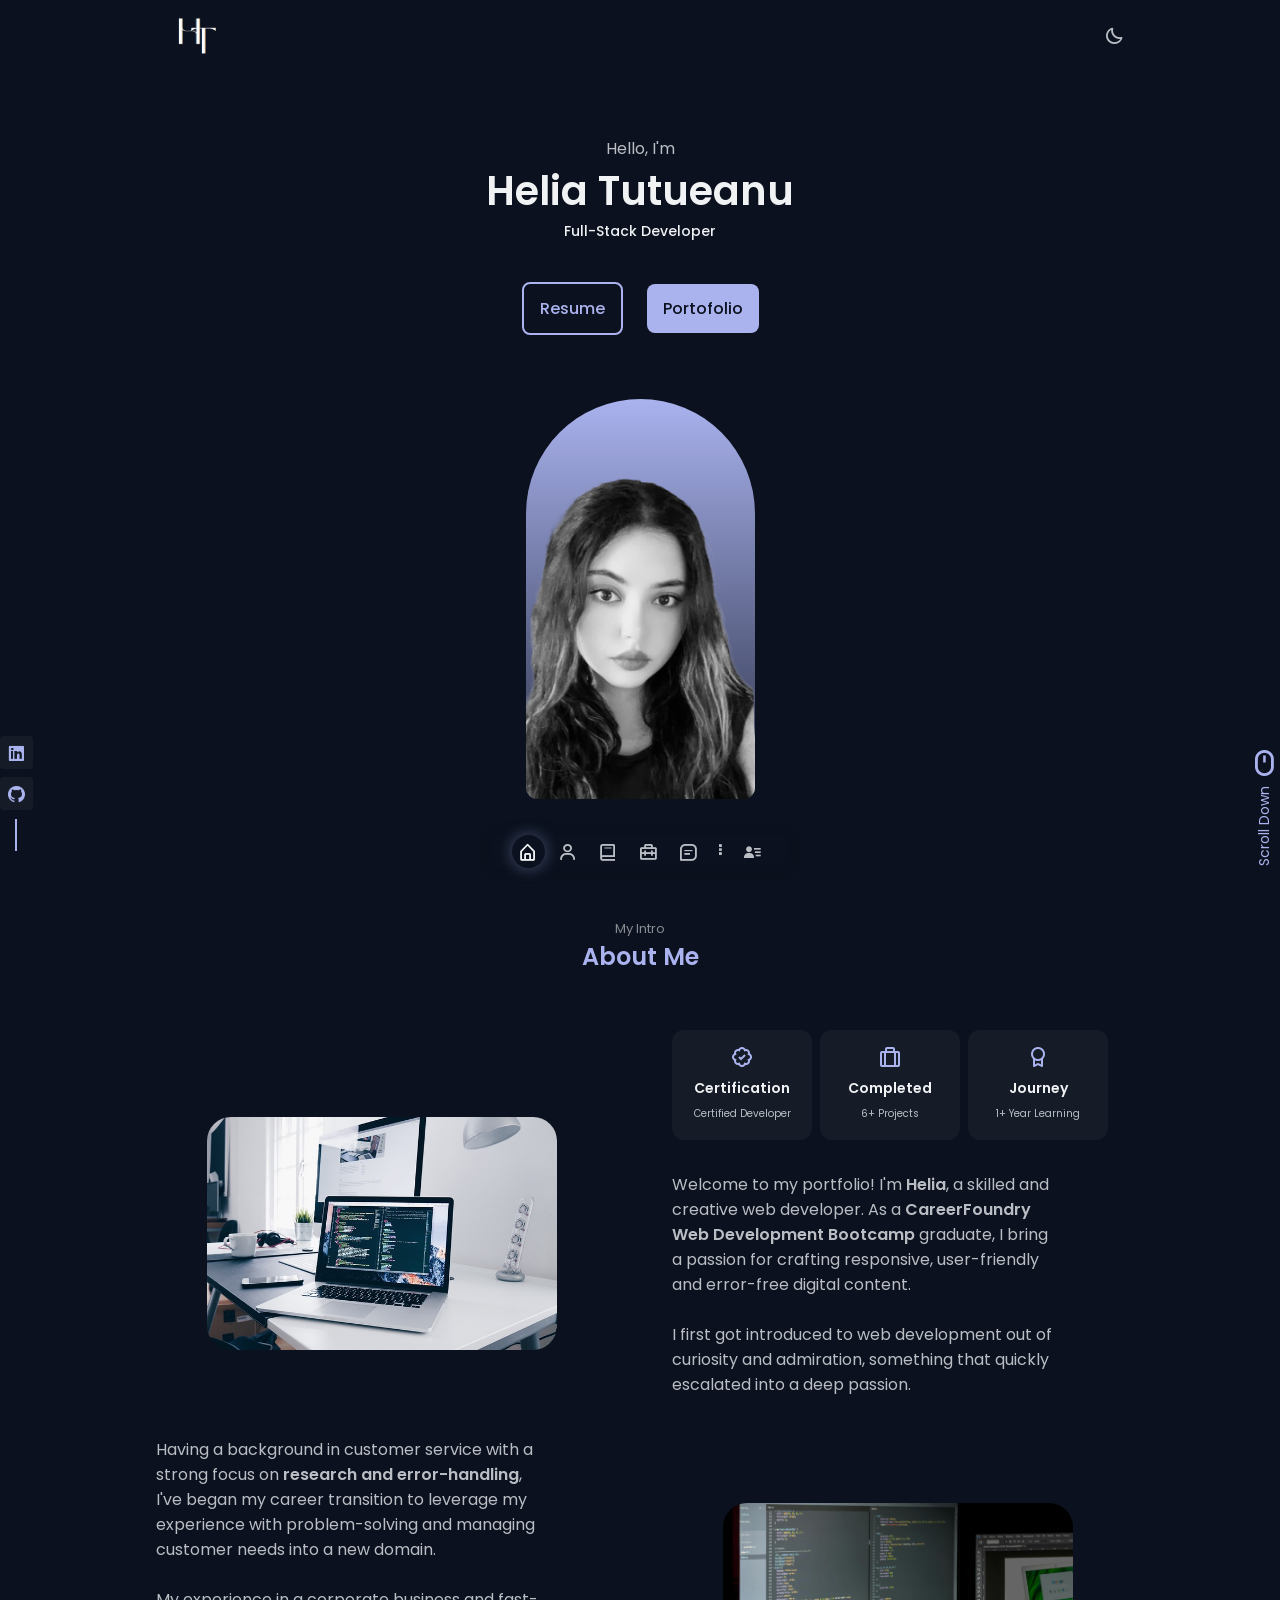
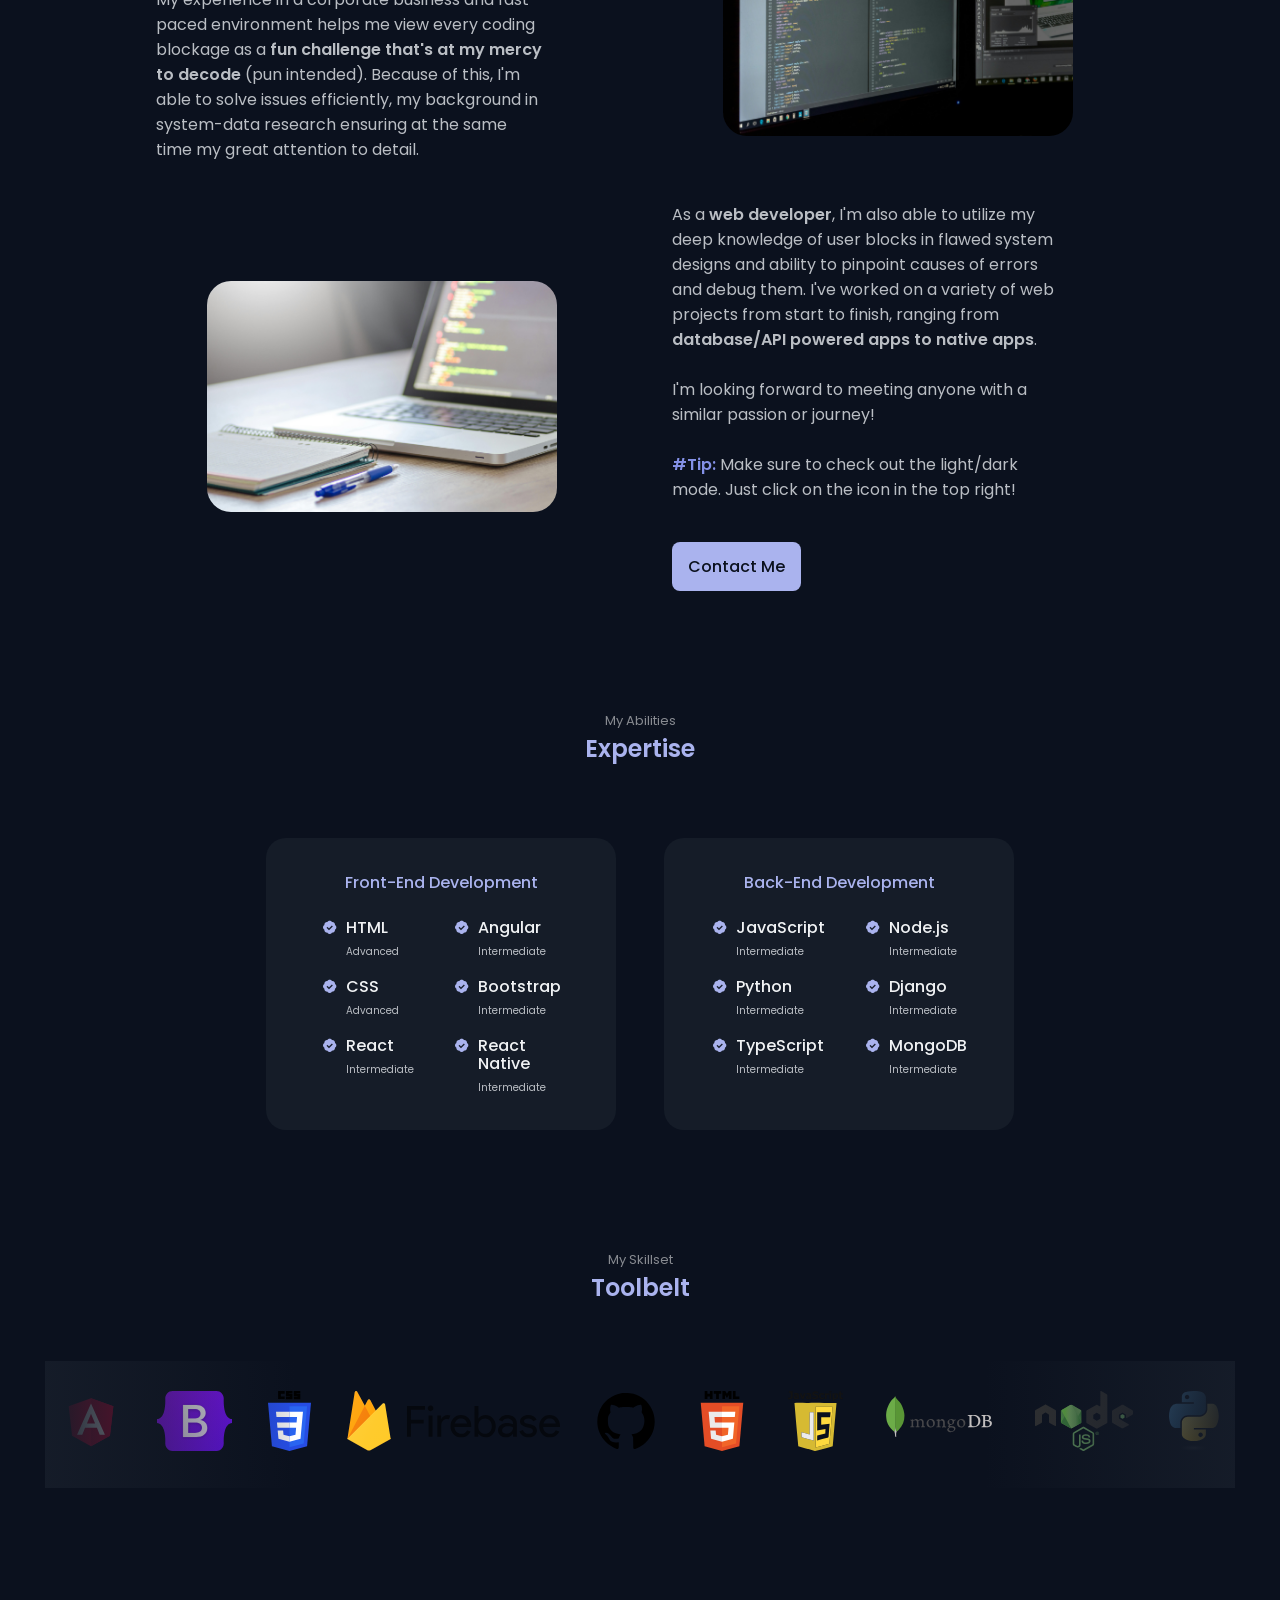
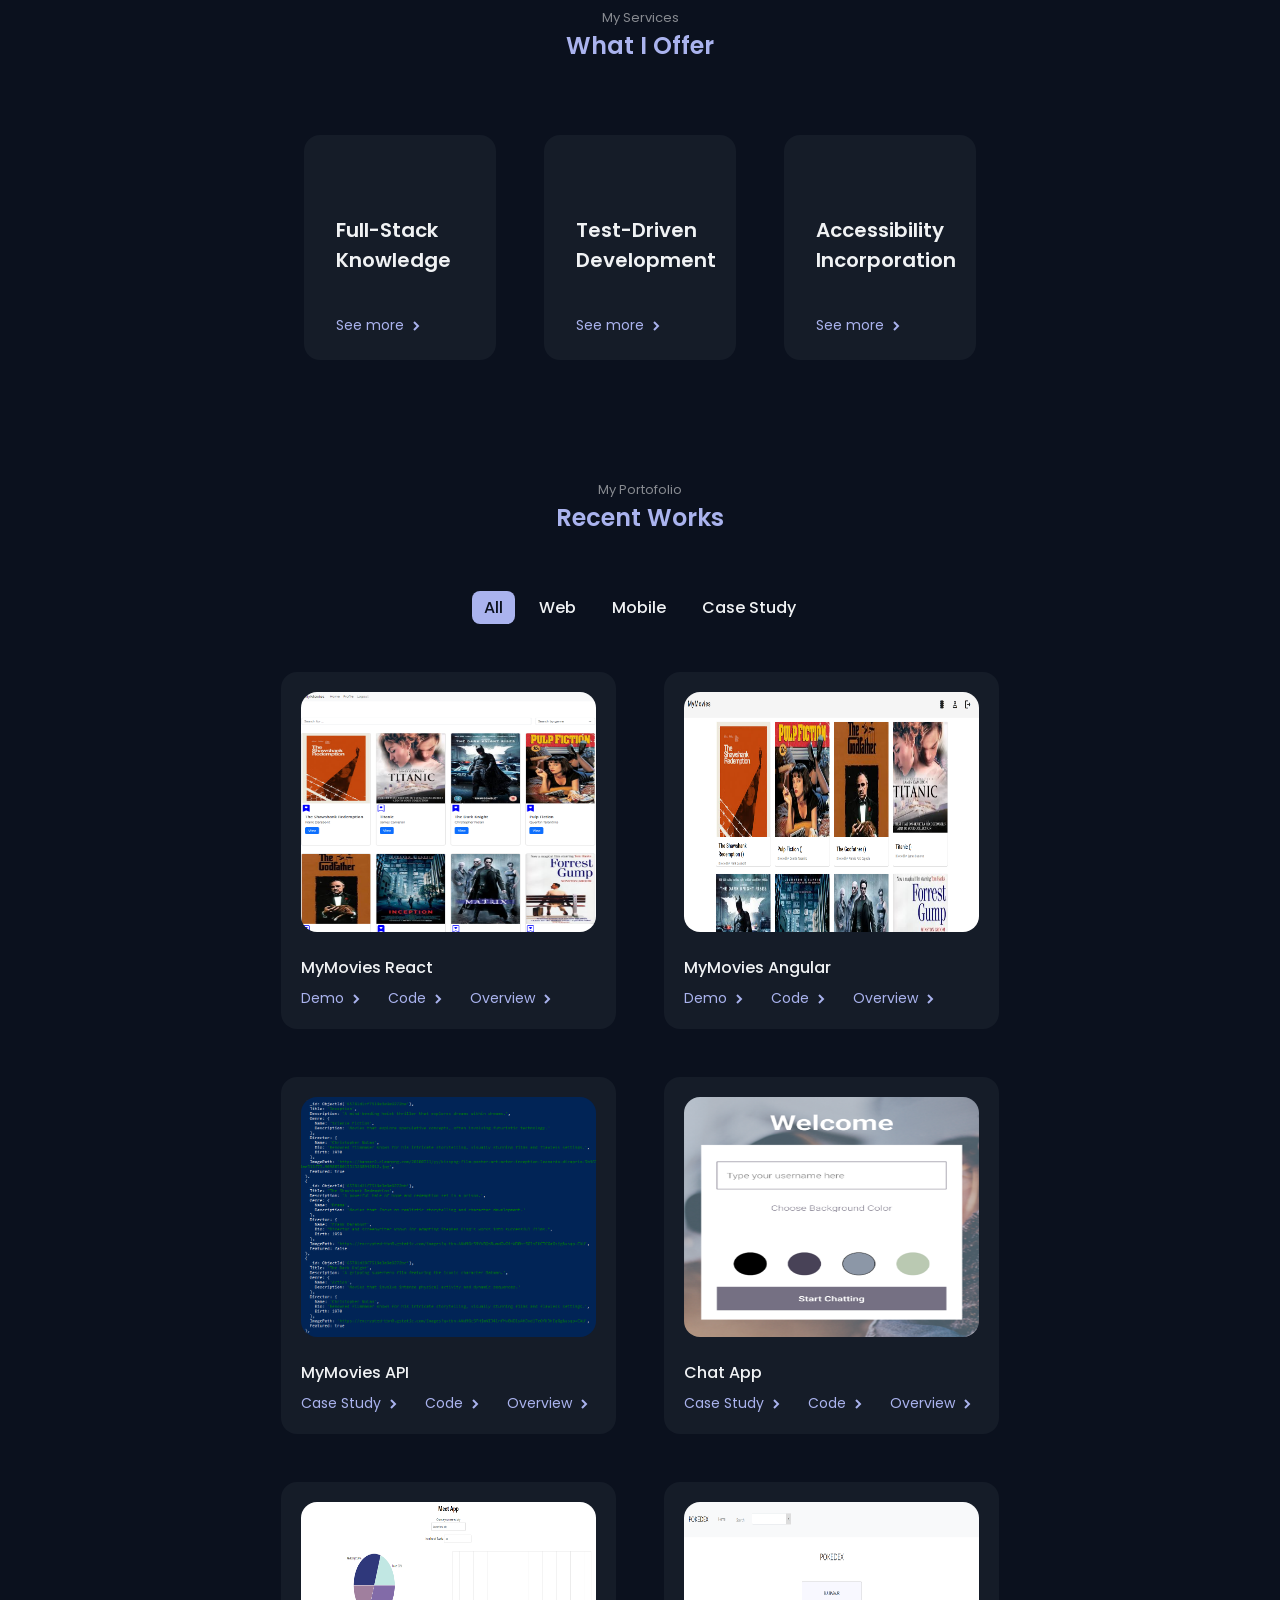
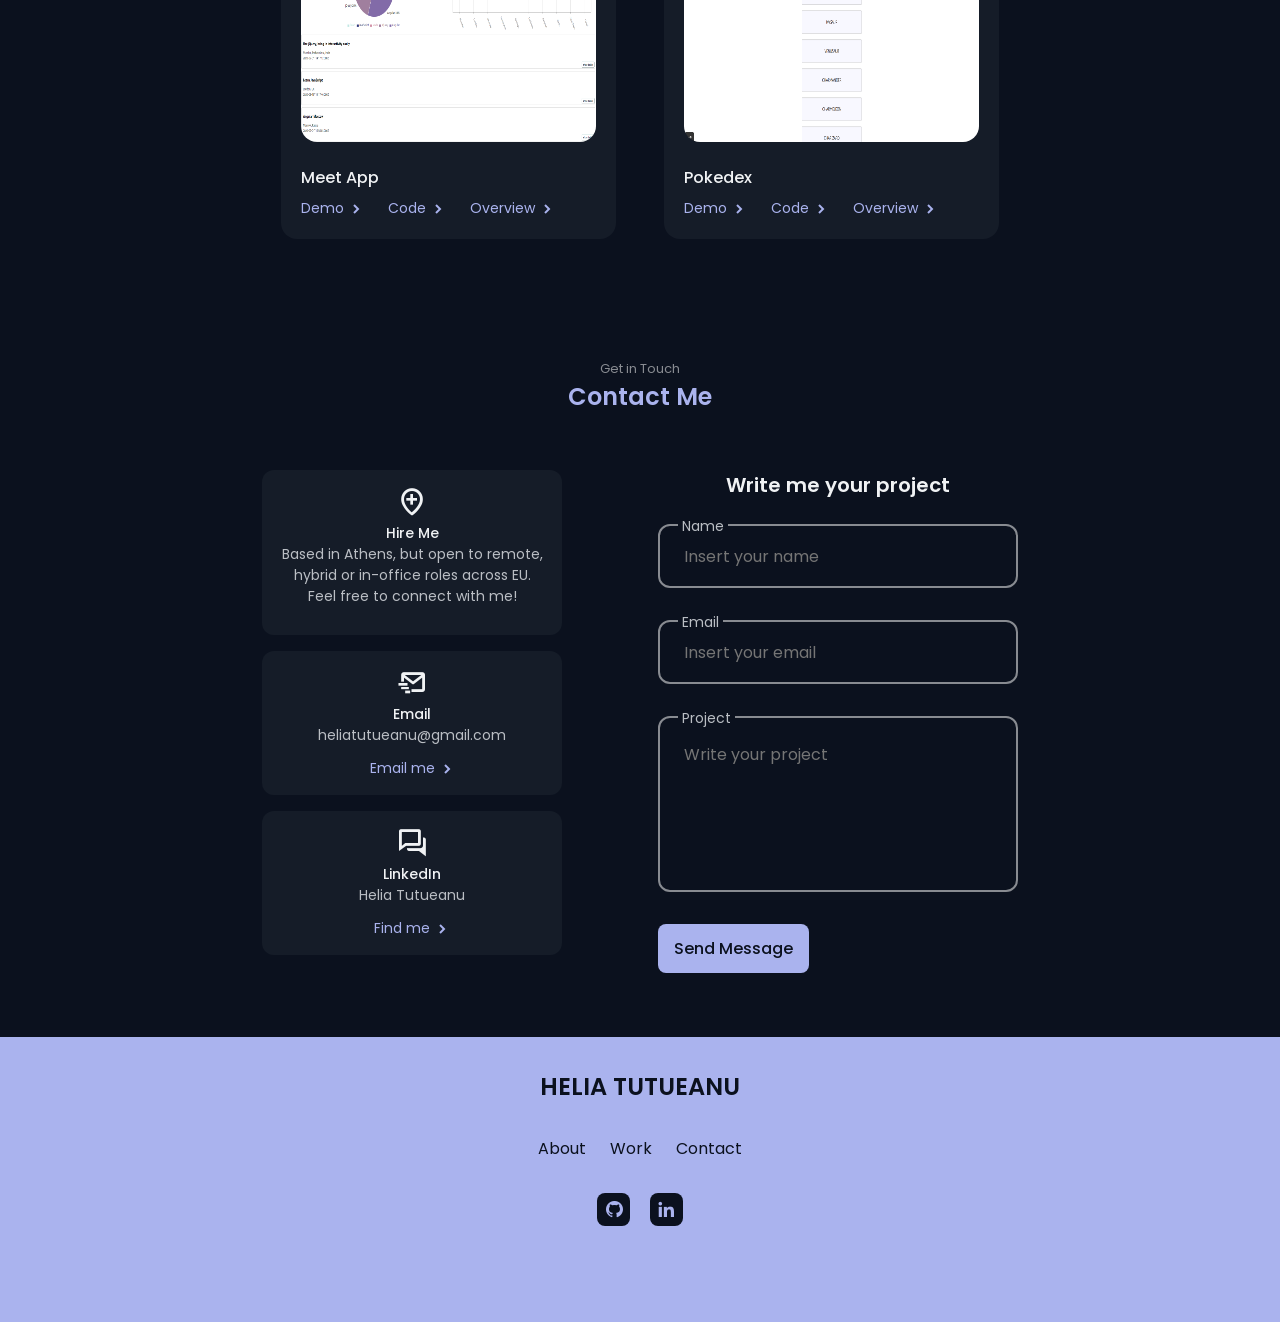
==== index.html @ ef4da6f4 "Updates" ====
<!DOCTYPE html>
<html lang="en">
  <head>
    <meta charset="UTF-8">
    <meta name="viewport" content="width=device-width, initial-scale=1.0">
    <link rel="shortcut icon" href="assets/img/favicon.ico" type="image/x-icon">
    <link href="https://unpkg.com/boxicons@2.1.4/css/boxicons.min.css" rel="stylesheet">
    <link rel="stylesheet" href="assets/css/styles.css">
    <title>Helia Tutueanu</title>
  </head>

  <body>
    <!--=============== HEADER ===============-->
    <header class="header" id="header">
      <nav class="nav container">
        <img src="assets/img/logo.png" class="light-logo" alt="light mode logo" >
        <img src="assets/img/logo2.png" class="dark-logo" alt="dark mode logo" >
        <div class="nav__menu">
          <ul class="nav__list">
            <li class="nav__item">
              <a href="#home" class="nav__link active-link" alt="home nav shortcut">
                <i class="bx bx-home-alt"></i>
              </a>
            </li>
            <li class="nav__item">
              <a href="#about" class="nav__link" alt="home nav shortcut">
                <i class="bx bx-user"></i>
              </a>
            </li>
            <li class="nav__item">
              <a href="#skills" class="nav__link" alt="skills nav shortcut">
                <i class="bx bx-book"></i>
              </a>
            </li>
            <li class="nav__item">
              <a href="#work" class="nav__link" alt="work nav shortcut">
                <i class="bx bx-briefcase-alt-2"></i>
              </a>
            </li>
            <li class="nav__item">
              <a href="#contact" class="nav__link" alt="contact nav shortcut">
                <i class="bx bx-message-square-detail"></i>
              </a>
            </li>
            <li class="nav__item">
                <i class="bx bx-dots-vertical"></i>
            </li>
            <li class="nav__item">
              <a href="assets/pdf/Tutueanu-Helia-Resume.pdf" target="_blank" class="nav__link" alt="resume nav shortcut">
                <i class="bx bxs-user-detail"></i>
              </a>
            </li>
          </ul>
        </div>
        <i class="bx bx-moon change-theme" id="theme-button" alt="theme change button"></i>
      </nav>
    </header>

    <!--=============== MAIN ===============-->
    <main class="main">

      <!--=============== HOME ===============-->
      <section class="home section" id="home">
        <div class="home__container container grid">
          <div class="home__data">
            <span class="home_greeting">Hello, I'm</span>
            <h1 class="home__name">Helia Tutueanu</h1>
            <h3 class="home__education">Full-Stack Developer</h3>
            <div class="home__buttons">
              <a href="assets/pdf/Tutueanu-Helia-Resume.pdf" target="_blank"
              class="button button--ghost" alt="resume shortcut">Resume</a>
              <a href="#work" class="button" alt="work shortcut">Portofolio</a>
            </div>
          </div>
          <div class="home__handle">
            <img src="assets/img/profile.png" id="home__img" alt="profile picture">
          </div>
          <div class="home__social">
            <a href="https://www.linkedin.com/in/helia-tutueanu/" target="_blank" class="home__social-link" alt="linkedin button">
              <i class="bx bxl-linkedin-square"></i>
            </a>
            <a href="https://github.com/HeliaTutueanu?tab=repositories" target="_blank" class="home__social-link" alt="github button">
              <i class="bx bxl-github"></i>
            </a>
          </div>
          <a href="#contact" class="home__scroll" alt="scroll down button">
            <i class="bx bx-mouse home__scroll-icon"></i>
            <span class="home__scroll-name">Scroll Down</span>
          </a>
        </div>
      </section>
        
      <!--=============== ABOUT ===============-->
      <section class="about section" id="about">
        <span class="section__subtitle">My Intro</span>
        <h2 class="section__title">About Me</h2>
        <div class="about__container container grid">
          <img src="assets/img/about.jpg" class="about__img" alt="about tech image">
          <div class="about__data">
            <div class="about__info">
              <div class="about__box">
                <i class="bx bx-badge-check about__icon"></i>
                <h3 class="about__title">Certification</h3>
                <span class="about__subtitle">Certified Developer</span>
              </div>
              <div class="about__box">
                <i class="bx bx-briefcase-alt about__icon"></i>
                <h3 class="about__title">Completed</h3>
                <span class="about__subtitle">6+ Projects</span>
              </div>
              <div class="about__box">
                <i class="bx bx-award about__icon"></i>
                <h3 class="about__title">Journey</h3>
                <span class="about__subtitle">1+ Year Learning</span>
              </div>
            </div>
            <p class="about__description">
              Welcome to my portfolio! I'm <span class="span-alt">Helia</span>,
              a skilled and creative web developer. As a <span class="span-alt">
              CareerFoundry Web Development Bootcamp</span> graduate, I bring a
              passion for crafting responsive, user-friendly and error-free digital content.
              <br><br>
              I first got introduced to web development out of curiosity and admiration,
              something that quickly escalated into a deep passion.
            </p>
          </div>
        </div>
        <div class="about__container container grid">
          <div class="about__data">
            <p class="about__description">
              Having a background in customer service with a strong focus on
              <span class="span-alt">research and error-handling</span>, I've began my
              career transition to leverage my experience with problem-solving and managing
              customer needs into a new domain.
              <br><br>
              My experience in a corporate business and fast-paced environment helps me
              view every coding blockage as a <span class="span-alt">fun challenge that's at
              my mercy to decode</span> (pun intended). Because of this, I'm able to solve 
              issues efficiently, my background in system-data research ensuring at the same
              time my great attention to detail.
            </p>
          </div>
          <img src="assets/img/about2.jpg" class="about__img" alt="about tech image">
        </div>
        <div class="about__container container grid">
          <img src="assets/img/about3.jpg" class="about__img" alt="about tech image">
          <div class="about__data">
            <p class="about__description">
              As a <span class="span-alt">web developer</span>, I'm also able to utilize my
              deep knowledge of user blocks in flawed system designs and ability to pinpoint
              causes of errors and debug them. I've worked on a variety of web projects from
              start to finish, ranging from <span class="span-alt">database/API powered apps
              to native apps</span>. <br><br>I'm looking forward to meeting anyone with a
              similar passion or journey!
              <br><br>
              <span class="span">#Tip:</span> Make sure to check out the light/dark mode.
              Just click on the icon in the top right!
            </p>
            <a href="#contact" class="button" alt="contact shortcut">Contact Me</a>
          </div>
        </div>
      </section>

      <!--=============== SKILLS ===============-->
      <section class="skills section" id="skills">
        <span class="section__subtitle">My Abilities</span>
        <h2 class="section__title">Expertise</h2>
        <div class="skills__container grid">
          <div class="skills__content">
            <h3 class="skills__title">Front-End Development</h3>
            <div class="skills__box">
              <div class="skills__group">
                <div class="skills__data">
                  <i class="bx bxs-badge-check"></i>
                  <div>
                    <h3 class="skills__name">HTML</h3>
                    <span class="skills__level">Advanced</span>
                  </div>
                </div>
                <div class="skills__data">
                  <i class="bx bxs-badge-check"></i>
                  <div>
                    <h3 class="skills__name">CSS</h3>
                    <span class="skills__level">Advanced</span>
                  </div>
                </div>
                <div class="skills__data">
                  <i class="bx bxs-badge-check"></i>
                  <div>
                    <h3 class="skills__name">React</h3>
                    <span class="skills__level">Intermediate</span>
                  </div>
                </div>
              </div>
              <div class="skills__group">
                <div class="skills__data">
                  <i class="bx bxs-badge-check"></i>
                  <div>
                    <h3 class="skills__name">Angular</h3>
                    <span class="skills__level">Intermediate</span>
                  </div>
                </div>
                <div class="skills__data">
                  <i class="bx bxs-badge-check"></i>
                  <div>
                    <h3 class="skills__name">Bootstrap</h3>
                    <span class="skills__level">Intermediate</span>
                  </div>
                </div>
                <div class="skills__data">
                  <i class="bx bxs-badge-check"></i>
                  <div>
                    <h3 class="skills__name">React Native</h3>
                    <span class="skills__level">Intermediate</span>
                  </div>
                </div>
              </div>
            </div>
          </div>
          <div class="skills__content">
            <h3 class="skills__title">Back-End Development</h3>
            <div class="skills__box">
              <div class="skills__group">
                <div class="skills__data">
                  <i class="bx bxs-badge-check"></i>
                  <div>
                    <h3 class="skills__name">JavaScript</h3>
                    <span class="skills__level">Intermediate</span>
                  </div>
                </div>
                <div class="skills__data">
                  <i class="bx bxs-badge-check"></i>
                  <div>
                    <h3 class="skills__name">Python</h3>
                    <span class="skills__level">Intermediate</span>
                  </div>
                </div>
                <div class="skills__data">
                  <i class="bx bxs-badge-check"></i>
                  <div>
                    <h3 class="skills__name">TypeScript</h3>
                    <span class="skills__level">Intermediate</span>
                  </div>
                </div>
              </div>
              <div class="skills__group">
                <div class="skills__data">
                  <i class="bx bxs-badge-check"></i>
                  <div>
                    <h3 class="skills__name">Node.js</h3>
                    <span class="skills__level">Intermediate</span>
                  </div>
                </div>
                <div class="skills__data">
                  <i class="bx bxs-badge-check"></i>
                  <div>
                    <h3 class="skills__name">Django</h3>
                    <span class="skills__level">Intermediate</span>
                  </div>
                </div>
                <div class="skills__data">
                  <i class="bx bxs-badge-check"></i>
                  <div>
                    <h3 class="skills__name">MongoDB</h3>
                    <span class="skills__level">Intermediate</span>
                  </div>
                </div>
              </div>
            </div>
          </div>
        </div>
      </section>

      <!--=============== TOOLBELT ===============-->
      <section class="toolbelt section" id="toolbelt">
        <span class="section__subtitle">My Skillset</span>
        <h2 class="section__title">Toolbelt</h2>
        <div class="toolbelt__container">
          <div class="toolbelt__logos">
            <img src="assets/img/tool-logos/Angular.svg" alt="Angular logo">
            <img src="assets/img/tool-logos/Bootstrap.svg" alt="Bootstrap logo">
            <img src="assets/img/tool-logos/CSS3.svg" alt="CSS3 logo">
            <img src="assets/img/tool-logos/Firebase.svg" alt="Firebase logo">
            <img src="assets/img/tool-logos/GitHub.svg" alt="GitHub logo">
            <img src="assets/img/tool-logos/HTML5.svg" alt="HTML5 logo">
            <img src="assets/img/tool-logos/Javascript.svg" alt="Javascript logo">
            <img src="assets/img/tool-logos/MongoDB.svg" alt="MongoDB logo">
            <img src="assets/img/tool-logos/Node_js.svg" alt="Node.js logo">
            <img src="assets/img/tool-logos/Python.svg" alt="Python logo">
            <img src="assets/img/tool-logos/Django.svg" alt="Django logo">
            <img src="assets/img/tool-logos/React.svg" alt="React logo">
            <img src="assets/img/tool-logos/Sql.svg" alt="SQL logo">
            <img src="assets/img/tool-logos/Visual_Studio.svg" alt="Visual Studio logo">
          </div>
          <div class="toolbelt__logos">
            <img src="assets/img/tool-logos/Angular.svg" alt="Angular logo">
            <img src="assets/img/tool-logos/Bootstrap.svg" alt="Bootstrap logo">
            <img src="assets/img/tool-logos/CSS3.svg" alt="CSS3 logo">
            <img src="assets/img/tool-logos/Firebase.svg" alt="Firebase logo">
            <img src="assets/img/tool-logos/GitHub.svg" alt="GitHub logo">
            <img src="assets/img/tool-logos/HTML5.svg" alt="HTML5 logo">
            <img src="assets/img/tool-logos/Javascript.svg" alt="Javascript logo">
            <img src="assets/img/tool-logos/MongoDB.svg" alt="MongoDB logo">
            <img src="assets/img/tool-logos/Node_js.svg" alt="Node.js logo">
            <img src="assets/img/tool-logos/Python.svg" alt="Python logo">
            <img src="assets/img/tool-logos/Django.svg" alt="Django logo">
            <img src="assets/img/tool-logos/React.svg" alt="React logo">
            <img src="assets/img/tool-logos/Sql.svg" alt="SQL logo">
            <img src="assets/img/tool-logos/Visual_Studio.svg" alt="Visual Studio logo">
          </div>
        </div>
      </section>

      <!--=============== SERVICES ===============-->
      <section class="services section">
        <span class="section__subtitle">My Services</span>
        <h2 class="section__title">What I Offer</h2>
        <div class="services__container container grid">
          <div class="services__card">
            <h3 class="services__title">Full-Stack <br> Knowledge</h3>
            <span class="services__button">
              See more <i class="bx bxs-chevron-right services__icon"></i>
            </span>
            <div class="services__modal">
              <div class="services__modal-content">
                <i class="bx bx-x services__modal-close "></i>
                <h3 class="services__modal-title">Full-Stack Developer</h3>
                <p class="services__modal-description">
                  Graduated from a web dev bootcamp.
                  Dedicated to creating <span class="span-alt">clean, quality
                  and innovative</span> code.
                </p>
                <ul class="services__modal-list">
                  <li class="services__modal-item">
                    <i class="bx bx-check services__modal-icon" ></i>
                    <p class="services__modal-info">
                      Server-side development.
                    </p>
                  </li>
                  <li class="services__modal-item">
                    <i class="bx bx-check services__modal-icon" ></i>
                    <p class="services__modal-info">
                      User interface and client-side development.
                    </p>
                  </li>
                  <li class="services__modal-item">
                    <i class="bx bx-check services__modal-icon" ></i>
                    <p class="services__modal-info">
                      API building and integration.
                    </p>
                  </li>
                  <li class="services__modal-item">
                    <i class="bx bx-check services__modal-icon" ></i>
                    <p class="services__modal-info">
                      Database modeling and administration.
                    </p>
                  </li>
                  <li class="services__modal-item">
                    <i class="bx bx-check services__modal-icon" ></i>
                    <p class="services__modal-info">
                      MERN and MEAN tech stacks.
                    </p>
                  </li>
                </ul>
              </div>
            </div>
          </div>
          <div class="services__card">
            <h3 class="services__title">Test-Driven <br> Development</h3>
            <span class="services__button">
              See more <i class="bx bxs-chevron-right services__icon"></i>
            </span>
            <div class="services__modal">
              <div class="services__modal-content">
                <i class="bx bx-x services__modal-close"></i>
                <h3 class="services__modal-title">Test & Behavior Driven</h3>
                <p class="services__modal-description">
                  Committed to implementing <span class="span-alt">robust
                  and behavior-driven testing strategies</span>
                  to ensure reliability and functionality.
                </p>
                <ul class="services__modal-list">
                  <li class="services__modal-item">
                    <i class="bx bx-check services__modal-icon" ></i>
                    <p class="services__modal-info">
                      Unit and integration testing.
                    </p>
                  </li>
                  <li class="services__modal-item">
                    <i class="bx bx-check services__modal-icon" ></i>
                    <p class="services__modal-info">
                      Acceptance testing.
                    </p>
                  </li>
                  <li class="services__modal-item">
                    <i class="bx bx-check services__modal-icon" ></i>
                    <p class="services__modal-info">
                      End-to-End testing.
                    </p>
                  </li>
                  <li class="services__modal-item">
                    <i class="bx bx-check services__modal-icon" ></i>
                    <p class="services__modal-info">
                      Functional and regression testing.
                    </p>
                  </li>
                </ul>
              </div>
            </div>
          </div>
          <div class="services__card">
            <h3 class="services__title">Accessibility <br> Incorporation</h3>
            <span class="services__button">
              See more <i class="bx bxs-chevron-right services__icon"></i>
            </span>
            <div class="services__modal"> 
              <div class="services__modal-content">
                <i class="bx bx-x services__modal-close"></i>
                <h3 class="services__modal-title">Accessibility Focused</h3>
                <p class="services__modal-description">
                  Dedicated to integrating accessibility to ensure
                  <span class="span-alt"> inclusive and user-friendly</span> web experiences.
                </p>
                <ul class="services__modal-list">
                  <li class="services__modal-item">
                    <i class="bx bx-check services__modal-icon" ></i>
                    <p class="services__modal-info">
                      Responsive designs and development.
                    </p>
                  </li>
                  <li class="services__modal-item">
                    <i class="bx bx-check services__modal-icon" ></i>
                    <p class="services__modal-info">
                      Accessibility testing and validation.
                    </p>
                  </li>
                  <li class="services__modal-item">
                    <i class="bx bx-check services__modal-icon" ></i>
                    <p class="services__modal-info">
                      Screen reader and keyboard navigation testing.
                    </p>
                  </li>
                  <li class="services__modal-item">
                    <i class="bx bx-check services__modal-icon" ></i>
                    <p class="services__modal-info">
                      Color contrast and semantic markup validation.
                    </p>
                  </li>
                  <li class="services__modal-item">
                    <i class="bx bx-check services__modal-icon" ></i>
                    <p class="services__modal-info">
                      Adherence to WCAG and accessibility standards.
                    </p>
                  </li>
                </ul>
              </div>
            </div>
          </div>
        </div>
      </section>

      <!--=============== WORK ===============-->
      <section class="work section" id="work">
        <span class="section__subtitle">My Portofolio</span>
        <h2 class="section__title">Recent Works</h2>
        <div class="work__filters">
          <span class="work__item active-work" data-filter="all">All</span>
          <span class="work__item " data-filter=".web">Web</span>
          <span class="work__item" data-filter=".mobile">Mobile</span>
          <span class="work__item" data-filter=".case-study">Case Study</span>
        </div>
        <div class="work__container container grid">

          <!-- PROJECT 1 REACT MYMOVIES -->
          <div class="work__card mix web">
            <img src="assets/img/work1.png" class="work__img" alt="mymovies-react image">
            <h3 class="work__title">MyMovies React</h3>
            <div class="work__buttons">
              <a href="https://mymovies0.netlify.app" target="_blank" class="work__button">
                Demo <i class="bx bxs-chevron-right work__icon"></i>
              </a>
              <a href="https://github.com/HeliaTutueanu/movies-api-client" target="_blank" class="work__button">
                Code <i class="bx bxs-chevron-right work__icon"></i>
              </a>
              <span class="work__button2">
                Overview <i class="bx bxs-chevron-right work__icon"></i>
              </span>
            </div>
            <div class="work__modal">
              <div class="work__modal-content">
                <i class="bx bx-x work__modal-close"></i>
                <h3 class="work__modal-title">MyMovies App</h3>
                <span class="work__modal-subtitle">React Client-Side</span>
                <p class="work__modal-description">
                  The React client-side of MyMovies provides users with access to
                  a movies database. This project was built using <span class="span-alt">React,
                  SCSS, JavaScript,</span> and more. 
                </p>
                <h3 class="work__modal-subtitle2">Features</h3>
                <ul class="work__modal-list">
                  <li class="work__modal-item">
                    <i class="bx bx-check work__modal-icon"></i>
                    <p class="work__modal-info">
                      Enable new users to register with the required information
                      (username, password, email, date of birth).
                    </p>
                  </li>
                  <li class="work__modal-item">
                    <i class="bx bx-check work__modal-icon"></i>
                    <p class="work__modal-info">
                      Allow existing users to log in with their username and password.
                    </p>
                  </li>
                  <li class="work__modal-item">
                    <i class="bx bx-check work__modal-icon"></i>
                    <p class="work__modal-info">
                      Update user information, view favorited movies and deregister
                      via the profile page.
                    </p>
                  </li>
                  <li class="work__modal-item">
                    <i class="bx bx-check work__modal-icon"></i>
                    <p class="work__modal-info">
                      A main page that displays limited information about all the movies.
                    </p>
                  </li>
                  <li class="work__modal-item">
                    <i class="bx bx-check work__modal-icon"></i>
                    <p class="work__modal-info">
                      A search feature to filter movies/genres.
                    </p>
                  </li>
                  <li class="work__modal-item">
                    <i class="bx bx-check work__modal-icon"></i>
                    <p class="work__modal-info">
                      A movie page for each separate movie which includes a description,
                      image, genre, director and other similar movies.
                    </p>
                  </li>
                  <li class="work__modal-item">
                    <i class="bx bx-check work__modal-icon"></i>
                    <p class="work__modal-info">
                      Allow users to add/remove a movie to/from their list of favorites via the
                      main/unique movie pages and the profile page.
                    </p>
                  </li>
                </ul>
                <br>
                <p class="work__modal-info">
                  <span class="span">#Tip:</span> If the demo shows an error,
                  either try incognito or a different browser!
                </p>
                <div class="work__tags">
                  <span class="work__tag">React</span>
                  <span class="work__tag">SCSS</span>
                  <span class="work__tag">HTML</span>
                  <span class="work__tag">JavaScript</span>
                  <span class="work__tag">Bootstrap</span>
                  <span class="work__tag">Netlify</span>
                  <span class="work__tag">Parcel</span>
                </div>
              </div>
            </div>
          </div>

          <!-- PROJECT 2 ANGULAR MYMOVIES -->
          <div class="work__card mix web">
            <img src="assets/img/work2.png" class="work__img" alt="mymovies-angular image">
            <h3 class="work__title">MyMovies Angular</h3>
            <div class="work__buttons">
              <a href="https://heliatutueanu.github.io/movies-api-angular-app/welcome" target="_blank" class="work__button">
                Demo <i class="bx bxs-chevron-right work__icon"></i>
              </a>
              <a href="https://github.com/HeliaTutueanu/movies-api-angular" target="_blank" class="work__button">
                Code <i class="bx bxs-chevron-right work__icon"></i>
              </a>
              <span class="work__button2">
                Overview <i class="bx bxs-chevron-right work__icon"></i>
              </span>
            </div>
            <div class="work__modal">
              <div class="work__modal-content">
                <i class="bx bx-x work__modal-close"></i>
                <h3 class="work__modal-title">MyMovies App</h3>
                <span class="work__modal-subtitle">Angular Client-Side</span>
                <p class="work__modal-description">
                  The Angular client-side of MyMovies provides users with access to
                  a movies database. This project was built using <span class="span-alt">Angular,
                  TypeScript, SCSS,</span> and more. 
                </p>
                <h3 class="work__modal-subtitle2">Features</h3>
                <ul class="work__modal-list">
                  <li class="work__modal-item">
                    <i class="bx bx-check work__modal-icon"></i>
                    <p class="work__modal-info">
                      Enable new users to register with the required information
                      (username, password, email, date of birth).
                    </p>
                  </li>
                  <li class="work__modal-item">
                    <i class="bx bx-check work__modal-icon"></i>
                    <p class="work__modal-info">
                      Allow existing users to log in with their username and password.
                    </p>
                  </li>
                  <li class="work__modal-item">
                    <i class="bx bx-check work__modal-icon"></i>
                    <p class="work__modal-info">
                      Update user information, view favorited movies and deregister
                      via the profile page.
                    </p>
                  </li>
                  <li class="work__modal-item">
                    <i class="bx bx-check work__modal-icon"></i>
                    <p class="work__modal-info">
                      A main page that displays limited information about all the movies.
                    </p>
                  </li>
                  <li class="work__modal-item">
                    <i class="bx bx-check work__modal-icon"></i>
                    <p class="work__modal-info">
                      A search feature to filter movies/genres.
                    </p>
                  </li>
                  <li class="work__modal-item">
                    <i class="bx bx-check work__modal-icon"></i>
                    <p class="work__modal-info">
                      A movie page for each separate movie which includes a description,
                      image, genre, director and other similar movies.
                    </p>
                  </li>
                  <li class="work__modal-item">
                    <i class="bx bx-check work__modal-icon"></i>
                    <p class="work__modal-info">
                      Allow users to add/remove a movie to/from their list of favorites via the
                      main/unique movie pages and the profile page.
                    </p>
                  </li>
                </ul>
                <div class="work__tags">
                  <span class="work__tag">SCSS</span>
                  <span class="work__tag">HTML</span>
                  <span class="work__tag">Angular</span>
                  <span class="work__tag">TypeScript</span>
                  <span class="work__tag">Angular Material</span>
                  <span class="work__tag">SCSS</span>
                  <span class="work__tag">TypeDoc</span>
                </div>
              </div>
            </div>
          </div>

          <!-- PROJECT 3 MOVIES API -->
          <div class="work__card mix web case-study">
            <img src="assets/img/work3.png" class="work__img" alt="mymovies-api image">
            <h3 class="work__title">MyMovies API</h3>
            <div class="work__buttons">
              <span class="work__button3">
                Case Study <i class="bx bxs-chevron-right work__icon"></i>
              </span>
              <a href="https://github.com/HeliaTutueanu/movies-api" target="_blank" class="work__button">
                Code <i class="bx bxs-chevron-right work__icon"></i>
              </a>
              <span class="work__button2">
                Overview <i class="bx bxs-chevron-right work__icon"></i>
              </span>
            </div>
            <div class="case__modal">
              <div class="case__modal-content">
                <i class="bx bx-x case__modal-close"></i>
                <h3 class="case__modal-title">MyMovies App</h3>
                <span class="case__modal-subtitle">Case Study</span>
                <h3 class="case__modal-subtitle2">Overview and Objective</h3>
                <p class="case__modal-description">
                  MyMovies is a web application developed using the MERN stack, which provides
                  users with access to information about movies, directors and genres. Users
                  are able to signup, login, update their personal information, create
                  a list of favorite movies, and delete their account.
                  This project was meant to help me polish existing and acquire new skills in both
                  the front-end and back-end. During the 3-4 months that it took to develop the server-side,
                  React client-side and Angular client-side, I created a virtual app that is easy to use
                  and which is based on a custom-made movies database.
                </p>
                <h3 class="case__modal-subtitle2">Tools</h3>
                <ul class="case__modal-list">
                  <li class="case__modal-item">
                    <i class="bx bx-check case__modal-icon"></i>
                    <p class="case__modal-info">
                      <span class="span">Backend:</span> Express, Morgan, bodyParser, mongoose,
                      CORS, Passport, bcrypt, MongoDB, Postman, Heroku,JSDoc
                    </p>
                  </li>
                  <li class="case__modal-item">
                    <i class="bx bx-check case__modal-icon"></i>
                    <p class="case__modal-info">
                      <span class="span">Frontend - React:</span> JavaScript, React, React Redux,
                      React Bootstrap, Parcel, Axios
                    </p>
                  </li>
                  <li class="case__modal-item">
                    <i class="bx bx-check case__modal-icon"></i>
                    <p class="case__modal-info">
                      <span class="span">Frontend - Angular:</span> JavaScript, Angular, Parcel, Axios
                    </p>
                  </li>
                </ul>
                <br><br>
                <h3 class="case__modal-subtitle2">Approach</h3>
                <p class="case__modal-description">
                  <span class="span-alt2">Server-Side</span>
                  I created a RESTful API using Node.js and Express which interacts with a
                  non-relational database (MongoDB). The API provides movie information in a
                  JSON format and can be accessed via HTTP methods such as GET or POST. To
                  retrieve data from and store data in the database, I used CRUD methods.
                  Furthermore, to thoroughly test the API, I used Postman.
                  <a href="https://github.com/HeliaTutueanu/movies-api#endpoints" target="_blank"
                  class="case__link">Here's</a> a more detailed expansion of the endpoints.
                  For a more secure connection, I added user authentication and authorization,
                  developed in the form of basic HTTP and JWT authentication.
                  <span class="span-alt2">Client-Side</span>
                  After completing the API, I developed the user interface as a single-page responsive
                  application using React, and then a different one, using Angular. Both versions
                  provide several interface views, including a main view
                  (list of all movies), a single movie view (data about a single movie and ability
                  favorite/unfavorite it), a login view, a registration view and a profile view
                  (update personal user data, delete account or view/action on list of favorites).              
                </p>
                <h3 class="case__modal-subtitle2">Application Layout - Angular Example</h3>
                <div class="case__container">
                  <img src="assets/img/mymovies-case1.png" class="case__img" alt="chat-app image">
                  <img src="assets/img/mymovies-case2.png" class="case__img" alt="chat-app image">
                </div>
                <div class="case__container">
                  <img src="assets/img/mymovies-case3.png" class="case__img" alt="chat-app image">
                  <img src="assets/img/mymovies-case4.png" class="case__img" alt="chat-app image">
                </div>
                <div class="case__container">
                  <img src="assets/img/mymovies-case5.png" class="case__img" alt="chat-app image">
                  <img src="assets/img/mymovies-case6.png" class="case__img" alt="chat-app image">
                </div>
                <h3 class="case__modal-subtitle2">Challenges</h3>
                <p class="case__modal-description">
                  MyMovies was one of the most challenging projects I have built so far,
                  since it was my first time working with many of the technologies used. While
                  I thought the server-side part would be the most difficult one, I underestimated
                  the time investment and development scope of the client-side.
                </p>
                <h3 class="case__modal-subtitle2">Conclusion</h3>
                <p class="case__modal-description">
                  Since developing the app, I have continued learning about all the developing
                  practices used, and especially the test-driven development approach, which helped
                  me to primarily focus on building the functionalities first, thus preventing
                  errors in the development process of my projects, and only after move on to
                  client-side development for a smooth development of the project.                              
                </p>
              </div>
            </div>
            <div class="work__modal">
              <div class="work__modal-content">
                <i class="bx bx-x work__modal-close"></i>
                <h3 class="work__modal-title">MyMovies App</h3>
                <span class="work__modal-subtitle">Server-Side</span>
                <p class="work__modal-description">
                  The MyMovies API provides users with access to information about different movies,
                  directors, and genres. Users are also able to register, login, update their
                  personal information and list of favorite movies. This project was built using
                  <span class="span-alt"> MongoDB, Node.js, Express,</span> and more. 
                </p>
                <h3 class="work__modal-subtitle2">Features</h3>
                <ul class="work__modal-list">
                  <li class="work__modal-item">
                    <i class="bx bx-check work__modal-icon"></i>
                    <p class="work__modal-info">
                      The API powers user registrations, logins, profile updates and favorite movie lists.
                    </p>
                  </li>
                  <li class="work__modal-item">
                    <i class="bx bx-check work__modal-icon"></i>
                    <p class="work__modal-info">
                      Users are able to access movie information, director details and genre
                      descriptions via the dedicated API endpoints.
                    </p>
                  </li>
                  <li class="work__modal-item">
                    <i class="bx bx-check work__modal-icon"></i>
                    <p class="work__modal-info">
                      To maintain data security and integrity, the API incorporates
                      user authentication, authorization and data validation logic.
                    </p>
                  </li>
                  <li class="work__modal-item">
                    <i class="bx bx-check work__modal-icon"></i>
                    <p class="work__modal-info">
                      Tested using Postman to verify performance and functionality.
                    </p>
                  </li>
                </ul>
                <div class="work__tags">
                  <span class="work__tag">CSS</span>
                  <span class="work__tag">HTML</span>
                  <span class="work__tag">MongoDB</span>
                  <span class="work__tag">Mongoose</span>
                  <span class="work__tag">JavaScript</span>
                  <span class="work__tag">Node.js</span>
                  <span class="work__tag">Express</span>
                  <span class="work__tag">Postman</span>
                  <span class="work__tag">JSDoc</span>
                  <span class="work__tag">CORS</span>
                  <span class="work__tag">Render</span>
                </div>
              </div>
            </div>
          </div>

          <!-- PROJECT 4 CHAT APP -->
          <div class="work__card mix mobile case-study">
            <img src="assets/img/work4.png" class="work__img" alt="chat-app image">
            <h3 class="work__title">Chat App</h3>
            <div class="work__buttons">
              <span class="work__button3">
                Case Study <i class="bx bxs-chevron-right work__icon"></i>
              </span>
              <a href="https://github.com/HeliaTutueanu/chat" target="_blank" class="work__button">
                Code <i class="bx bxs-chevron-right work__icon"></i>
              </a>
              <span class="work__button2">
                Overview <i class="bx bxs-chevron-right work__icon"></i>
              </span>
            </div>
            <div class="case__modal">
              <div class="case__modal-content">
                <i class="bx bx-x case__modal-close"></i>
                <h3 class="case__modal-title">Chat App</h3>
                <span class="case__modal-subtitle">Case Study</span>
                <h3 class="case__modal-subtitle2">Objective and Tools</h3>
                <p class="case__modal-description">
                  The aim of the project was to develop a mobile chat application using React
                  Native, offering users a seamless chat interface along with functionalities to
                  share images, voice messages and their location.
                  This project utilized React Native and Expo for the mobile app development,
                  integrating GiftedChat for chat interfaces, Google Firebase for real-time
                  database and authentication, and various Expo APIs for accessing device
                  features like image picking, media management, and location retrieval.
                  Additionally, it incorporated react-native-maps for map display.                  
                </p>
                <h3 class="case__modal-subtitle2">Setting Up Expo and the Chat App</h3>
                <p class="case__modal-description">
                  The first step involved configuring Expo Go for mobile testing and setting up
                  an Android emulator for desktop simulation. Afterwards, I set up the Chat app
                  using Expo and established the structure of the project.
                  Here, I familiarized myself with various React Native components, including
                  TextInput, Button, Alert, TouchableOpacity, ScrollView, View, and Text.
                </p>
                <h3 class="case__modal-subtitle2">Application Layout</h3>
                <p class="case__modal-description">
                  To be able to navigate between different screens within the application, I
                  imported the react-navigation library, using App.js as the root component.
                  Then, I added navigation between the welcome and the chat screens.
                  Inside the welcome screen, the user can input their username and select the
                  background color for the chat screen. The integration of giftedchat library
                  simplified the creation of a userfriendly chat interface and enabled the
                  messaging functionality.                  
                </p>
                <div class="case__container">
                  <img src="assets/img/case1.png" class="case__img" alt="chat-app image">
                  <img src="assets/img/case2.png" class="case__img" alt="chat-app image">
                </div>
                <h3 class="case__modal-subtitle2">Google Firebase</h3>
                <p class="case__modal-description">
                  Firestore is a real-time database provided by Google Firebase. For this project,
                  it was initialized in the root component App.js, enabling access across screens,
                  and thus storing chat data.
                  For this to happen, the Firestore anonymous authentication provides the user
                  object with a unique ID that can be stored in the database for each user. Users
                  are also automatically logged in with their unique user ID whenever they open
                  the app, upon clicking “Start chatting" on the welcome screen.                  
                </p>
                <h3 class="case__modal-subtitle2">Cloud Firestore</h3>
                <div class="case__container">
                  <img src="assets/img/case3.png" class="case__img" alt="chat-app image">        
                </div>
                <h3 class="case__modal-subtitle2">Offline Mode and Communication Features</h3>
                <p class="case__modal-description">
                  To store messages, I used React Native AsyncStorage and imported NetInfo to
                  detect network connections, enabling users to view old messages offline but
                  preventing them from sending new ones without an internet connection.
                  Using Expo Image Picker, users are free to use the media library and camera. All
                  sent images are stored in the Cloud Storage for Firebase. Using Expo Location and
                  React Native Maps, geolocation was also enabled. Audio messages may also be
                  recorded and sent. All communication features require permission before usage.
                </p>
                <h3 class="case__modal-subtitle2">Communication Features</h3>
                <div class="case__container">
                  <img src="assets/img/case4.png" class="case__img" alt="chat-app image">  
                  <img src="assets/img/case5.png" class="case__img" alt="chat-app image">
                  <img src="assets/img/case6.png" class="case__img" alt="chat-app image">
                  <img src="assets/img/case7.png" class="case__img" alt="chat-app image">
                  <img src="assets/img/case8.png" class="case__img" alt="chat-app image">
                </div>
                <h3 class="case__modal-subtitle2">Technical Lessons</h3>
                <ul class="case__modal-list">
                  <li class="case__modal-item">
                    <i class="bx bx-check case__modal-icon"></i>
                    <p class="case__modal-info">
                      Learned how to set up the Expo environment for seamless testing across various
                      platforms, including physical devices and emulators.
                    </p>
                  </li>
                  <li class="case__modal-item">
                    <i class="bx bx-check case__modal-icon"></i>
                    <p class="case__modal-info">
                      Set up a React Native project using Expo, including structuring the project and
                      integrating necessary libraries and components.
                    </p>
                  </li>
                  <li class="case__modal-item">
                    <i class="bx bx-check case__modal-icon"></i>
                    <p class="case__modal-info">
                      Explored how to implement navigation between different screens within the
                      application using the library react-navigation.
                    </p>
                  </li>
                  <li class="case__modal-item">
                    <i class="bx bx-check case__modal-icon"></i>
                    <p class="case__modal-info">
                      Explored the implementation of media sharing functionalities such as accessing the
                      media library, recording and sending audio messages, and sharing geolocation
                      using Expo APIs.
                    </p>
                  </li>
                  <li class="case__modal-item">
                    <i class="bx bx-check case__modal-icon"></i>
                    <p class="case__modal-info">
                      Learned the use of React Native AsyncStorage for storing data on the client-side,
                      enabling offline access to chat messages.  
                    </p>
                  </li>
                </ul>
                <br><br>
                <h3 class="case__modal-subtitle2">Conclusion</h3>
                <p class="case__modal-description">
                  I achieved my original objective of building a mobile chat app using
                  React Native. The most challenging aspect of the project was
                  ensuring accurate data posting and retrieval from the Firestore
                  database. The main issue I encountered was that the messages sent
                  from the Android emulator were not appearing in the database. After
                  checking my code, I discovered that I hadn’t correctly passed the db
                  prop from App.js to the Chat component. After fixing this, I was able
                  to access the db prop variable in Chat.js, and the messages were
                  saved in the Firestore database. Next time, I would love to explore
                  alternative authentication methods, such as PasswordBased
                  Accounts, which I may use to enable users to log in from multiple
                  devices, enhancing overall user convenience and accessibility.                                 
                </p>
              </div>
            </div>
            <div class="work__modal">
              <div class="work__modal-content">
                <i class="bx bx-x work__modal-close"></i>
                <h3 class="work__modal-title">Chat App</h3>
                <span class="work__modal-subtitle">React Native App</span>
                <p class="work__modal-description">
                  The Chat App is a native app for mobile devices that provides users with a chat
                  interface. This project was built using <span class="span-alt">React Native, 
                  Firebase, GiftedChat,</span> and more. 
                </p>
                <h3 class="work__modal-subtitle2">Features</h3>
                <ul class="work__modal-list">
                  <li class="work__modal-item">
                    <i class="bx bx-check work__modal-icon"></i>
                    <p class="work__modal-info">
                      Users can choose a username and background color, thus personalizing the chat screen.
                    </p>
                  </li>
                  <li class="work__modal-item">
                    <i class="bx bx-check work__modal-icon"></i>
                    <p class="work__modal-info">
                      Ability to enter a private chat with a designated input field for sending messages and
                      additional features, such as image, audio and location sharing.
                    </p>
                  </li>
                  <li class="work__modal-item">
                    <i class="bx bx-check work__modal-icon"></i>
                    <p class="work__modal-info">
                      Users are prompted and required to grant app access before accessing the device's gallery,
                      location, or taking new pictures and voice messages.
                    </p>
                  </li>
                  <li class="work__modal-item">
                    <i class="bx bx-check work__modal-icon"></i>
                    <p class="work__modal-info">
                      Messages are stored both online and offline, allowing users to access conversations at any time.
                    </p>
                  </li>
                  <li class="work__modal-item">
                    <i class="bx bx-check work__modal-icon"></i>
                    <p class="work__modal-info">
                      Chat conversations are stored in the Google Firestore Database and authenticated anonymously 
                      via Google Firebase.
                    </p>
                  </li>
                </ul>
                <div class="work__tags">
                  <span class="work__tag">React Native</span>
                  <span class="work__tag">Firebase</span>
                  <span class="work__tag">Firestore</span>
                  <span class="work__tag">JavaScript</span>
                  <span class="work__tag">Expo</span>
                  <span class="work__tag">GiftedChat</span>
                  <span class="work__tag">Android Studio </span>
                </div>
              </div>
            </div>
          </div>

          <!-- PROJECT 5 RECIPES APP -->
          <!-- <div class="work__card mix web">
            <img src="assets/img/work1.jpg" class="work__img" alt="recipes-app image">
            <h3 class="work__title">Recipes App</h3>
            <div class="work__buttons">
              <a href="" target="_blank" class="work__button">
                Demo <i class="bx bxs-chevron-right work__icon"></i>
              </a>
              <a href="" target="_blank" class="work__button">
                Code <i class="bx bxs-chevron-right work__icon"></i>
              </a>
              <span class="work__button2">
                Overview <i class="bx bxs-chevron-right work__icon"></i>
              </span>
            </div>
            <div class="work__modal">
              <div class="work__modal-content">
                <i class="bx bx-x work__modal-close"></i>
                <h3 class="work__modal-title">Recipes App</h3>
                <span class="work__modal-subtitle">Python</span>
                <p class="work__modal-description">
                  xxx
                </p>
                <h3 class="work__modal-subtitle2">Features</h3>
                <ul class="work__modal-list">
                  <li class="work__modal-item">
                    <i class="bx bx-check work__modal-icon"></i>
                    <p class="work__modal-info">
                      xxx
                    </p>
                  </li>
                  <li class="work__modal-item">
                    <i class="bx bx-check work__modal-icon"></i>
                    <p class="work__modal-info">
                      xxx
                    </p>
                  </li>
                  <li class="work__modal-item">
                    <i class="bx bx-check work__modal-icon"></i>
                    <p class="work__modal-info">
                      xxx
                    </p>
                  </li>
                  <li class="work__modal-item">
                    <i class="bx bx-check work__modal-icon"></i>
                    <p class="work__modal-info">
                      xxx
                    </p>
                  </li>
                  <li class="work__modal-item">
                    <i class="bx bx-check work__modal-icon"></i>
                    <p class="work__modal-info">
                      xxx
                    </p>
                  </li>
                  <li class="work__modal-item">
                    <i class="bx bx-check work__modal-icon"></i>
                    <p class="work__modal-info">
                      xxx
                    </p>
                  </li>
                </ul>
                <div class="work__tags">
                  <span class="work__tag">React</span>
                  <span class="work__tag">SCSS</span>
                  <span class="work__tag">JavaScript</span>
                  <span class="work__tag">Bootstrap</span>
                  <span class="work__tag">Netlify</span>
                  <span class="work__tag">Parcel</span>
                </div>
              </div>
            </div>
          </div> -->

          <!-- PROJECT 6 MEET APP -->
          <div class="work__card mix web mobile">
            <img src="assets/img/work6.png" class="work__img" alt="meet-app image">
            <h3 class="work__title">Meet App</h3>
            <div class="work__buttons">
              <a href="https://heliatutueanu.github.io/meet/" target="_blank" class="work__button">
                Demo <i class="bx bxs-chevron-right work__icon"></i>
              </a>
              <a href="https://github.com/HeliaTutueanu/meet" target="_blank" class="work__button">
                Code <i class="bx bxs-chevron-right work__icon"></i>
              </a>
              <span class="work__button2">
                Overview <i class="bx bxs-chevron-right work__icon"></i>
              </span>
            </div>
            <div class="work__modal">
              <div class="work__modal-content">
                <i class="bx bx-x work__modal-close"></i>
                <h3 class="work__modal-title">Meet App</h3>
                <span class="work__modal-subtitle">React / React Native</span>
                <p class="work__modal-description">
                  The Meet App is a PWA that uses the Google Calendar API to fetch a
                  city's upcoming events, and which was tested using TDD. This project
                  was built using <span class="span-alt">React, Recharts, JavaScript,
                  </span> and more. 
                </p>
                <h3 class="work__modal-subtitle2">Features</h3>
                <ul class="work__modal-list">
                  <li class="work__modal-item">
                    <i class="bx bx-check work__modal-icon"></i>
                    <p class="work__modal-info">
                      Users can filter events by city, show/hide event details and specify
                      the number of events to display.
                    </p>
                  </li>
                  <li class="work__modal-item">
                    <i class="bx bx-check work__modal-icon"></i>
                    <p class="work__modal-info">
                      The app supports offline usage, allows adding shortcuts to the home
                      screen and offers visual charts for event details.
                    </p>
                  </li>
                  <li class="work__modal-item">
                    <i class="bx bx-check work__modal-icon"></i>
                    <p class="work__modal-info">
                      Google Calendar API is integrated for event retrieval, OAuth2 for
                      authentication, whereas serverless functions (AWS Lambda) are used
                      for authorization server.
                    </p>
                  </li>
                  <li class="work__modal-item">
                    <i class="bx bx-check work__modal-icon"></i>
                    <p class="work__modal-info">
                      Responsiveness to various screen sizes and adherence to PWA standards
                      which ensure a seamless user experience.
                    </p>
                  </li>
                </ul>
                <br>
                <p class="work__modal-info">
                  <span class="span">#Note:</span> If you're interested in
                  my deployed website and would like access, let me know!
                </p>
                <div class="work__tags">
                  <span class="work__tag">Google Calendar API</span>
                  <span class="work__tag">AWS Lambda</span>
                  <span class="work__tag">HTML</span>
                  <span class="work__tag">JavaScript</span>
                  <span class="work__tag">React</span>
                  <span class="work__tag">React Native</span>
                  <span class="work__tag">Recharts</span>
                  <span class="work__tag">Jest</span>
                  <span class="work__tag">Cucumber</span>
                  <span class="work__tag">Puppeteer</span>
                  <span class="work__tag">OAuth2</span>
                </div>
              </div>
            </div>
          </div>

          <!-- PROJECT 7 POKEDEX -->
          <div class="work__card mix web">
            <img src="assets/img/work7.png" class="work__img" alt="pokedex-app image">
            <h3 class="work__title">Pokedex</h3>
            <div class="work__buttons">
              <a href="https://heliatutueanu.github.io/pokedex/" target="_blank" class="work__button">
                Demo <i class="bx bxs-chevron-right work__icon"></i>
              </a>
              <a href="https://github.com/HeliaTutueanu/pokedex/" target="_blank" class="work__button">
                Code <i class="bx bxs-chevron-right work__icon"></i>
              </a>
              <span class="work__button2">
                Overview <i class="bx bxs-chevron-right work__icon"></i>
              </span>
            </div>
            <div class="work__modal">
              <div class="work__modal-content">
                <i class="bx bx-x work__modal-close"></i>
                <h3 class="work__modal-title">Pokedex</h3>
                <span class="work__modal-subtitle">Pokemon API App</span>
                <p class="work__modal-description">
                  Pokedex loads data about Pokemons from an external
                  API and enables the viewing of additional information about each
                  Pokemon if requested. This project was built using <span class="span-alt">
                  JavaScript, jQuery, Bootstrap,</span> and more. 
                </p>
                <h3 class="work__modal-subtitle2">Features</h3>
                <ul class="work__modal-list">
                  <li class="work__modal-item">
                    <i class="bx bx-check work__modal-icon"></i>
                    <p class="work__modal-info">
                      Users can view a list of Pokemons and view additional details for
                      each selected Pokemon.
                    </p>
                  </li>
                  <li class="work__modal-item">
                    <i class="bx bx-check work__modal-icon"></i>
                    <p class="work__modal-info">
                      Users are enabled to search for specific Pokemons by name.
                    </p>
                  </li>
                  <li class="work__modal-item">
                    <i class="bx bx-check work__modal-icon"></i>
                    <p class="work__modal-info">
                      The app loads and displays data from an external API (Pokemon API).
                    </p>
                  </li>
                </ul>
                <div class="work__tags">
                  <span class="work__tag">JavaScript</span>
                  <span class="work__tag">HTML</span>
                  <span class="work__tag">CSS</span>
                  <span class="work__tag">Bootstrap</span>
                  <span class="work__tag">jQuery</span>
                </div>
              </div>
            </div>
          </div>
        </div>
      </section>

      <!--=============== CONTACT ===============-->
      <section class="contact section" id="contact">
        <span class="section__subtitle">Get in Touch</span>
        <h2 class="section__title">Contact Me</h2>
        <div class="contact__container container grid">
          <div class="contact__content">
            <div class="contact__info">
              <div class="contact__card">
                <i class="bx bx-location-plus contact__card-icon"></i>
                <h3 class="contact__card-title">Hire Me</h3>
                <span class="contact__card-data">
                  Based in Athens, but open to remote, hybrid or
                  in-office roles across EU.
                  Feel free to connect with me!
                </span>
              </div>
              <div class="contact__card">
                <i class="bx bx-mail-send contact__card-icon"></i>
                <h3 class="contact__card-title">Email</h3>
                <span class="contact__card-data">heliatutueanu@gmail.com</span>
                <a href="mailto:heliatutueanu@gmail.com" target="_blank" class="contact__button" alt="email button">
                  Email me<i class="bx bxs-chevron-right contact__button-icon"></i>
                </a>
              </div>
              <div class="contact__card">
                <i class="bx bx-conversation contact__card-icon"></i>
                <h3 class="contact__card-title">LinkedIn</h3>
                <span class="contact__card-data">Helia Tutueanu</span>
                <a href="https://www.linkedin.com/in/helia-tutueanu/" target="_blank" class="contact__button" alt="linkedin button">
                  Find me<i class="bx bxs-chevron-right contact__button-icon"></i>
                </a>
              </div>
            </div>
          </div>
          <div class="contact__content">
            <h3 class="contact__title">Write me your project</h3> 
            <form action="https://api.web3forms.com/submit" target="_blank" method="POST" class="contact__form">
              <input type="hidden" name="access_key" value="c24d0f3f-4e6f-4b99-b991-6bb42ab5ba1b">
              <div class="contact__form-div">
                <label for="" class="contact__form-tag">Name</label>
                <input type="text" name="name" placeholder="Insert your name" class="contact__form-input" required>
              </div>
              <div class="contact__form-div">
                <label for="" class="contact__form-tag">Email</label>
                <input type="email" name="email" placeholder="Insert your email" class="contact__form-input" required>
              </div>
              <div class="contact__form-div contact__form-area">
                <label for="" class="contact__form-tag">Project</label>
                <textarea name="message" cols="30" rows="10" placeholder="Write your project"
                class="contact__form-input" required></textarea>
              </div>
              <button type="submit" class="button">Send Message</button>
            </form>
          </div>
        </div>
      </section>

    </main>

    <!--=============== FOOTER ===============-->
    <footer class="footer">
      <div class="footer__container container">
        <h2 class="footer__title">HELIA TUTUEANU</h2>
        <ul class="footer__list">
          <li>
            <a href="#about" class="footer__link" alt="about shortcut">About</a>
          </li>
          <li>
            <a href="#work" class="footer__link" alt="work shortcut">Work</a>
          </li>
          <li>
            <a href="#contact" class="footer__link" alt="contact shortcut">Contact</a>
          </li>
        </ul>
        <ul class="footer__social">
          <a href="https://github.com/HeliaTutueanu?tab=repositories" target="_blank" class="footer__social-link" alt="github button">
            <i class="bx bxl-github"></i>
          </a>
          <a href="https://www.linkedin.com/in/helia-tutueanu/" target="_blank" class="footer__social-link" alt="linkedin button">
            <i class="bx bxl-linkedin"></i>
          </a>
        </ul> 
      </div>
    </footer>

    <!--=============== SCROLLREVEAL ===============-->
    <script src="assets/js/scrollreveal.min.js"></script>

    <!--=============== MIXITUP FILTER ===============-->
    <script src="assets/js/mixitup.min.js"></script>

    <!--=============== MAIN JS ===============-->
    <script src="assets/js/main.js"></script>

  </body>
</html>
---- assets/css/styles.css ----
/*=============== GOOGLE FONTS ===============*/
@import url("https://fonts.googleapis.com/css2?family=Poppins:wght@400;500;600&display=swap");

/*=============== VARIABLES CSS ===============*/
:root {
  --header-height: 3.5rem;

  /*=============== THEME COLOURS ===============*/
  /*
  Light Blue
  --first-hue: 219;
  --sat: 86%;
  --lig: 79%;

  Light Teal
  --first-hue: 180;
  --sat: 38%;
  --lig: 81%;

  Light Purple:
  --first-hue: 232;
  --sat: 67%;
  --lig: 80%;
  */

  --first-hue: 232;
  --sat: 67%;
  --lig: 80%;
  --second-hue: 219;

  --first-color: hsl(var(--first-hue), var(--sat), var(--lig));
  --first-color-alt: hsl(var(--first-hue), var(--sat), 71%); /* -4% */
  --title-color: hsl(var(--second-hue), 15%, 95%);
  --text-color: hsl(var(--second-hue), 8%, 75%);
  --text-color-light: hsl(var(--second-hue), 4%, 55%);
  --body-color: hsl(var(--second-hue), 48%, 8%);
  --container-color: hsl(var(--second-hue), 32%, 12%);

  /*========== Font and typography ==========*/
  /*0.5rem = 8px | 1rem = 16px ...*/
  --body-font: 'Poppins', sans-serif;
  --biggest-font-size: 1.75rem;
  --h1-font-size: 1.5rem;
  --h2-font-size: 1.25rem;
  --h3-font-size: 1rem;
  --normal-font-size: .938rem;
  --small-font-size: .813rem;
  --smaller-font-size: .75rem;
  --tiny-font-size: .625rem;

  /*========== Font weight ==========*/
  --font-medium: 500;
  --font-semibold: 600;

  /*========== z index ==========*/
  --z-tooltip: 10;
  --z-fixed: 100;
  --z-modal: 1000;
}

/* Responsive typography */
@media screen and (min-width: 968px) {
  :root {
    --biggest-font-size: 2.5rem;
    --h1-font-size: 2.25rem;
    --h2-font-size: 1.5rem;
    --h3-font-size: 1.25rem;
    --normal-font-size: 1rem;
    --small-font-size: .875rem;
    --smaller-font-size: .813rem;
  }
}

/*=============== BASE ===============*/
* {
  box-sizing: border-box;
  padding: 0;
  margin: 0;
}

html {
  scroll-behavior: smooth;
}

body,
button,
input,
textarea {
  font-family: var(--body-font);
  font-size: var(--normal-font-size);
}

body {
  background-color: var(--body-color);
  color: var(--text-color);
  transition: .4s; /* for light mode animation */
}

h1, h2, h3 {
  color: var(--title-color);
  font-weight: var(--font-semibold);
}

ul {
  list-style: none;
}

a {
  text-decoration: none;
}

button {
  cursor: pointer;
  border: none;
  outline: none;
}

img {
  max-width: 100%;
  height: auto;
}

.span,
.span-alt,
.span-alt2 {
  font-weight: var(--font-semibold);
}

.span {
  color: var(--first-color-alt);
}

.span-alt,
.span-alt2 {
  color: var(--body-font);
}

.span-alt2 {
  display: block;
  margin-top: 1rem;
}

/*=============== THEME ===============*/
.change-theme {
  font-size: 1.25rem;
  cursor: pointer;
  transition: .3s;
}

.change-theme:hover {
  color: var(--first-color);
}

/*========== Variables Light theme ==========*/
body.light-theme {
  --title-color: hsl(var(--second-hue), 15%, 15%);
  --text-color: hsl(var(--second-hue), 8%, 35%);
  --body-color: hsl(var(--second-hue), 100%, 99%);
  --container-color: #fff;
}

/*========== 
    Changes in some parts of 
    the website, in light theme
==========*/
.light-theme .scroll-header {
  box-shadow: 0 2px 4px hsla(0, 0%, 1%, .1);
}

.light-theme.nav__menu {
  background-color: hsla(var(--second-hue), 32%, 90%, .8);
}

.light-theme .section__subtitle{
  color: var(--text-color);
}

.light-theme .home__social-link {
  box-shadow: 0 2px 8px hsla(var(--second-hue), 48%, 8%, .1);
}

.light-theme .home__social::after,
.light-theme .footer__social-link {
  background-color: var(--title-color);
}

.light-theme .home__social-link,
.light-theme .home__scroll,
.light-theme .button,
.light-theme .button:hover,
.light-theme .active-work,
.light-theme .footer__title,
.light-theme .footer__link {
  color: var(--title-color);
}

.light-theme .about__box {
  box-shadow: 0 2px 8px hsla(var(--second-hue), 48%, 8%, .1);
}

.light-theme .skills__content,
.light-theme .services__card,
.light-theme .work__card,
.light-theme .contact__card {
  box-shadow: 0 2px 16px hsla(var(--second-hue), 48%, 8%, .1);
}

.light-theme::-webkit-scrollbar {
  background-color: hsl(var(--second-hue), 8%, 66%);
}

.light-theme::-webkit-scrollbar-thumb {
  background-color: hsl(var(--second-hue), 8%, 54%);
}

.light-theme::-webkit-scrollbar-thumb:hover {
  background-color: hsl(var(--second-hue), 8%, 44%);
}

.light-theme .light-logo {
  display: block;
  width: 80px;
  height: 65px;
}

.light-theme .dark-logo {
  display: none;
}

/*=============== REUSABLE CSS CLASSES ===============*/
.container {
  max-width: 968px;
  margin-left: 1rem;
  margin-right: 1rem;
}

.grid {
  display: grid;
  gap: 1.25rem;
}

.main {
  overflow: hidden;
}

.section {
  padding: 4.5rem 0 1rem;
}

.section__title, 
.section__subtitle {
  text-align: center;
}

.section__title {
  font-size: var(--h2-font-size);
  color: var(--first-color);
  margin-bottom: 2rem;
}

.section__subtitle {
  display: block;
  font-size: var(--smaller-font-size);
  color: var(--text-color-light);
}

/*=============== HEADER & NAV===============*/
.header {
  position: fixed;
  top: 0;
  left: 0;
  width: 100%;
  background-color: var(--body-color);
  z-index: var(--z-fixed);
  transition: .4s; /* for light mode animation */
}

.nav {
  height: var(--header-height);
  display: flex;
  justify-content: space-between;
  align-items: center;
}

.nav__logo {
  color: var(--first-color);
  font-weight: var(--font-medium);
  transition: .4s;
}

.nav__logo:hover {
  color: var(--first-color-alt);
}

.light-logo {
  display: none;
}

.dark-logo {
  width: 80px;
  height: 65px;
}

.nav__menu {
  position: fixed;
  bottom: 1rem;
  background-color: hsl(var(--second-hue), var(--sat), 32%, 16%, .8%);
  width: 90%;
  border-radius: 4rem;
  padding: 1rem 2.25rem;
  backdrop-filter: blur(10px);
  transition: .4s; /* for light mode animation */
}

.nav__list {
  display: flex;
  justify-content: space-between;
  align-items: center;
}

.nav__link {
  color: var(--text-color);
  font-size: 1.25rem;
  padding: .4rem;
  display: flex;
  border-radius: 5rem;
}

/* Active link */
.active-link {
  background: linear-gradient(180deg,
               hsla(var(--first-hue), var(--sat), var(--lig), 1),
               hsla(var(--first-hue), var(--sat), var(--lig), .2),
              );
  box-shadow: 0 0 16px hsla(var(--first-hue), var(--sat), var(--lig), .4);
  color: var(--title-color);
}

/* Change background header */
.scroll-header {
  box-shadow: 0 4px 4px hsla(0, 0%, 4%, .3);
}

/*=============== HOME ===============*/
.home__container {
  row-gap: 4rem;
  padding-top: 2rem;
}

.home__data {
  text-align: center;
}

.home__greeting,
.home__education {
  font-size: var(--small-font-size);
  font-weight: var(--font-medium);
}

.home__greeting {
  display: block;
  color: var(--title-color);
  margin-bottom: .25rem;
}

.home__education {
  color: var(--title-color);
  margin-bottom: 2.5rem;
}

.home__description {
  margin-bottom: 2rem;
}

.home__name {
  font-size: var(--biggest-font-size);
}

#home__img {
  width: 100%;
  height: auto;
}

.home__handle {
  justify-self: center;
  width: 190px;
  height: 293px;
  background: linear-gradient(180deg,
              hsla(var(--first-hue), var(--sat), var(--lig), 1),
              hsla(var(--first-hue), var(--sat), var(--lig), .2)
            );
  border-radius: 10rem 10rem 1rem 1rem;
  display: flex;
  align-items: flex-end;
  justify-content: center;
  overflow: hidden;
}

.home__buttons {
  display: flex;
  justify-content: center;
  align-items: center;
  gap: 1.5rem;
}

.home__social,
.home__scroll {
  position: absolute;
}

.home__social {
  bottom: 5rem;
  left: 0;
  display: grid;
  row-gap: .5rem;
}

.home__social-link {
  width: max-content;
  background-color: var(--container-color);
  color: var(--first-color);
  padding: .25rem;
  border-radius: .25rem;
  display: flex;
  font-size: 1rem;
  transition: .4s;
}

.home__social-link:hover {
  background-color: var(--first-color);
  color: #fff;
}

.home__social::after {
  content: '';
  width: 32px;
  height: 2px;
  background-color: var(--first-color);
  transform: rotate(90deg) translate(16px, 3px);
}

.home__scroll {
  color: var(--first-color);
  right: -1.5rem;
  bottom: 4rem;
  display: grid;
  row-gap: 2.25rem;
  justify-items: center;
}

.home__scroll-icon {
  font-size: 1.25rem;
}

.home__scroll-name {
  font-size: var(--small-font-size);
  transform: rotate(-90deg);
}


/*=============== BUTTONS ===============*/
.button {
  display: inline-block;
  background-color: var(--first-color);
  color: var(--body-color);
  padding: .75rem 1rem;
  border-radius: .5rem;
  font-weight: var(--font-medium);
  transition: .4s;
}

.button:hover {
  background-color: var(--first-color-alt);
  color: var(--body-color);
}

.button--ghost {
  background-color: transparent;
  border: 2px solid var(--first-color);
  color: var(--first-color);
}

/*=============== ABOUT ===============*/
.about__container {
  row-gap: 2.5rem;
}

.about__img {
  width: 220px;
  border-radius: 1.5rem;
  justify-self: center;
}

.about__data {
  text-align: center;
}

.about__info {
  display: grid;
  grid-template-columns: repeat(3, 1fr);
  gap: .5rem;
  margin-bottom: 2rem;
}

.about__box {
  background-color: var(--container-color);
  border-radius: .75rem;
  padding: .75rem .5rem;
}

.about__icon {
  font-size: 1.5rem;
  color: var(--first-color);
  margin-bottom: .5rem;
}

.about__title {
  font-size: var(--small-font-size);
}

.about__subtitle {
  font-size: var(--tiny-font-size);
}

.about__description {
  margin-bottom: 2rem;
}

/*=============== SKILLS ===============*/
.skills__container {
  row-gap: 2rem;
  padding-top: 1rem;
}

.skills__content {
  background-color: var(--container-color);
  padding: 1.5rem;
  border-radius: 1.25rem;
}

.skills__title {
  font-size: var(--normal-font-size);
  font-weight: var(--font-medium);
  color: var(--first-color);
  text-align: center;
  margin-bottom: 1.5rem;
}

.skills__box {
  display: flex;
  justify-content: center;
  column-gap: 2.5rem;
}

.skills__group {
  display: grid;
  align-content: flex-start;
  row-gap: 1rem;
}

.skills__data {
  display: flex;
  column-gap: .5rem;
}

.skills .bxs-badge-check {
  font-size: 1rem;
  color: var(--first-color);
}

.skills__name {
  font-size: var(--normal-font-size);
  font-weight: var(--font-medium);
  line-height: 18px;
}

.skills__level {
  font-size: var(--tiny-font-size);
}

/*=============== TOOLBELT ===============*/
@keyframes toolbelt {
  from {
    transform: translateX(0);
  }
  to {
    transform: translateX(-100%);
  }
}

.toolbelt__container {
  margin: 20vh auto;
  max-width: 93%;
  overflow: hidden;
  white-space: nowrap;
  margin: auto;
  position: relative;
}

.toolbelt__container h1 {
  text-align: center;
  padding: 10px;
}

.toolbelt__container:before,
.toolbelt__container:after {
  position: absolute;
  content: "";
  top: 0;
  width: 250px;
  height: 100%;
  z-index: 2;
}

.toolbelt__container:before {
  left: 0;
  background: linear-gradient(to left, rgba(255, 255, 255, 0), var(--container-color));
}

.toolbelt__container:after {
  right: 0;
  background: linear-gradient(to right, rgba(255, 255, 255, 0), var(--container-color));
}

.toolbelt__container:hover .toolbelt__logos {
  animation-play-state: paused;
}

.toolbelt__logos {
  display: inline-block;
  padding: 30px 0;
  animation: 25s toolbelt infinite linear;
}

.toolbelt__logos img {
  height: 60px;
  margin: 0 1rem;
}

/*=============== SERVICES ===============*/
.services__container {
  grid-template-columns: repeat(2, 1fr);
  gap: 1.5rem;
  padding-top: 1rem;
}

.services__card {
  background-color: var(--container-color);
  padding: 3rem 1.5rem 1.5rem;
  border-radius: 1rem;
}

.services__title {
  font-size: var(--h3-font-size);
  margin-bottom: 2.5rem;
}

.services__button {
  color: var(--first-color);
  font-size: var(--small-font-size);
  display: flex;
  align-items: center;
  column-gap: .25rem;
  cursor: pointer;
}

.services__button:hover .services__icon {
  transform: translateX(.25rem);
}

.services__icon {
  font-size: 1rem;
  transition: .4s;
}

/* Services & Work & Case Study modal */
.services__modal,
.work__modal,
.case__modal {
  position: fixed;
  inset: 0;
  background-color: hsla(var(--second-hue), 28%, 16%, .7);
  padding: 2rem 1rem;
  display: grid;
  place-items: center;
  visibility: hidden;
  opacity: 0;
  transition: .4s;
  z-index: var(--z-modal);
  overflow: auto;
}

.services__modal-content,
.work__modal-content,
.case__modal-content {
  position: relative;
  background-color: var(--body-color);
  padding: 4.5rem 1.5rem 2.5rem;
  border-radius: 1.5rem;
}

.services__modal-title,
.services__modal-description,
.work__modal-title,
.work__modal-description,
.work__modal-subtitle,
.case__modal-title,
.case__modal-subtitle,
.case__modal-subtitle2 {
  text-align: center;
}

.services__modal-title {
  font-size: var(--h3-font-size);
  color: var(--first-color);
  margin-bottom: 1rem;
}

.work__modal-title,
.case__modal-title {
  font-size: var(--h2-font-size);
  color: var(--first-color);
}

.work__modal-subtitle,
.work__modal-subtitle2,
.case__modal-subtitle,
.case__modal-subtitle2 {
  display: block;
  font-size: var(--normal-font-size);
  color: var(--title-color);
  font-weight: var(--font-medium);
  margin-bottom: 1rem;
}

.work__modal-subtitle2 {
  padding-left: 2rem;
}

.services__modal-description,
.work__modal-description,
.case__modal-description {
  font-size: var(--small-font-size);
  margin-bottom: 2rem;
}

.work__modal-description,
.case__modal-description {
  margin: 0 auto;
  padding: 0 5.5rem;
}

.work__modal-description {
  max-width: 40rem;
  margin-bottom: 2rem;
}

.case__modal-description {
  max-width: 55rem;
  text-align: center;
  margin-bottom: 2.5rem;
}

.services__modal-list,
.work__modal-list,
.case__modal-list {
  max-width: 40rem;
  display: grid;
  row-gap: .75rem;
  margin: 0 auto;
}

.services__modal-item,
.work__modal-item,
.case__modal-item {
  display: flex;
  align-items: flex-start;
  column-gap: .5rem;
  padding: 0 1.5rem;
}

.services__modal-icon,
.work__modal-icon,
.case__modal-icon {
  font-size: 1.5rem;
  color: var(--first-color);
}

.services__modal-info,
.work__modal-info,
.case__modal-info {
  font-size: var(--small-font-size);
}

.services__modal-close,
.work__modal-close,
.case__modal-close {
  position: absolute;
  top: 1.5rem;
  right: 1.5rem;
  font-size: 1.5rem;
  color: var(--first-color);
  cursor: pointer;
}

/*Case study*/
.case__img {
  border-radius: 1rem;
  margin-bottom: 2.5rem;
  height: 20rem;
  max-width: 25rem;
}

.case__container {
  display: flex;
  justify-content: center;
  align-items: center;
  gap: 2.5rem;
}

.case__link,
.case__link:hover {
  font-weight: var(--font-medium);
}

.case__link {
  color: var(--body-font);
}

.case__link:hover {
  color: var(--first-color);
}

/*Active modal*/
.active-modal {
  opacity: 1;
  visibility: visible;
}

/*=============== WORK ===============*/
.work__container {
  padding-top: 1rem;
}

.work__filters {
  display: flex;
  justify-content: center;
  align-items: center;
  column-gap: .75rem;
  margin-bottom: 2rem;
}

.work__item {
  cursor: pointer;
  color: var(--title-color);
  padding: .25rem .75rem;
  font-weight: var(--font-medium);
  border-radius: .5rem;
}

.work__card {
  background-color: var(--container-color);
  padding: 1rem;
  border-radius: 1rem;
}

.work__img {
  border-radius: 1rem;
  margin-bottom: .75rem;
  height: 15rem;
}

.work__title {
  font-size: var(--normal-font-size);
  font-weight: var(--font-medium);
  margin-bottom: .25rem;
}

.work__buttons {
  display: flex;
  align-items: center;
  gap: 1.5rem;
}

.work__button,
.work__button2,
.work__button3 {
  width: max-content;
  color: var(--first-color);
  font-size: var(--small-font-size);
  display: flex;
  align-items: center;
  column-gap: .25rem;
  cursor: pointer;
}

.work__button:hover,
.work__button2:hover,
.work__button:hover .work__icon,
.work__button2:hover .work__icon,
.work__button3:hover,
.work__button3:hover .work__icon {
  transform: translateX(.25rem);
}

.work__icon {
  font-size: 1rem;
  transition: .4s;
}

/* Work tags */
.work__tags {
  margin-top: 30px;
  max-width: 40rem;
  text-align: center;
}

.work__tag {
  display: inline-block;
  border-radius: 4px;
  padding: 3px 10px;
  background-color: #9a9ea8;
  box-shadow:  0 3px 4px hsla(0, 0%, 4%, .3);
  color: #ffffff;
  margin: 5px;
  transition: .4s;
}

.work__tag:hover {
  transform: translate(0, -2px);
}

/* Active item work*/
.active-work {
  background-color: var(--first-color);
  color: var(--body-color);
}

/*=============== CONTACT ===============*/
.contact__container {
  row-gap: 3rem;
  padding-bottom: 3rem;
}

.contact__title {
  text-align: center;
  font-size: var(--h3-font-size);
  margin-bottom: 1.5rem;
}

.contact__info {
  display: grid;
  gap: 1rem;
}

.contact__card {
  background-color: var(--container-color);
  padding: 1rem;
  border-radius: .75rem;
  text-align: center;
}

.contact__card-icon {
  font-size: 2rem;
  color: var(--title-color);
  margin-bottom: .25rem;
}

.contact__card-title,
.contact__card-data {
  font-size: var(--small-font-size);
}

.contact__card-title {
  font-weight: var(--font-medium);
}

.contact__card-data {
  display: block;
  margin-bottom: .75rem;
}

.contact__button {
  color: var(--first-color);
  font-size: var(--small-font-size);
  display: flex;
  align-items: center;
  justify-content: center;
  column-gap: .25rem;
}

.contact__button:hover .contact__button-icon {
  transform: translateX(.25rem);
}

.contact__button-icon {
  font-size: 1rem;
  transition: .4s;
}

.contact__form-div {
  position: relative;
  margin-bottom: 2rem;
  height: 4rem;
}

.contact__form-input {
  position: absolute;
  top: 0;
  left: 0;
  width: 100%;
  height: 100%;
  border: 2px solid var(--text-color-light);
  background: none;
  color: var(--text-color);
  outline: none;
  padding: 1.5rem;
  border-radius: .75rem;
  z-index: 1;
}

.contact__form-input:focus {
  border: 2px solid var(--first-color-alt);
}

.contact__form-tag {
  position: absolute;
  top: -.75rem;
  left: 1.25rem;
  font-size: var(--small-font-size);
  padding: .25rem;
  background-color: var(--body-color);
  z-index: 10;
}

.contact__form-area {
  height: 11rem;
}

.contact__form-area textarea{
  resize: none;
}

/*=============== FOOTER ===============*/
.footer {
  background-color: var(--first-color);
}

.footer__container {
  padding: 2rem 0 6rem;
}

.footer__title,
.footer__link {
  color: var(--body-color);
}

.footer__title {
  text-align: center;
  margin-bottom: 2rem;
}

.footer__list {
  display: flex;
  justify-content: center;
  column-gap: 1.5rem;
  margin-bottom: 2rem;
}

.footer__social {
  display: flex;
  justify-content: center;
  column-gap: 1.25rem;
}

.footer__social-link {
  background-color: var(--body-color);
  color: var(--first-color);
  padding: .25rem;
  border-radius: .25rem;
  font-size: 1rem;
  display: inline-flex;
}

/*=============== SCROLL BAR ===============*/
::-webkit-scrollbar {
  width: .6rem;
  border-radius: .5rem;
  background-color: hsl(var(--second-hue), 8%, 38%);
}

::-webkit-scrollbar-thumb {
  background-color: hsl(var(--second-hue), 8%, 26%);
  border-radius: .5rem;
}

::-webkit-scrollbar-thumb:hover {
  background-color: hsl(var(--second-hue), 8%, 20%);
}

/*=============== BREAKPOINTS ===============*/
/* For small devices */
@media screen and (max-width: 320px){
  .nav__menu {
    padding: 1rem 1.5rem;
  }

  .home__buttons {
    flex-direction: column;
  }

  .home__handle {
    width: 150px;
    height: 253px;
  }

  .home__img {
    width: 130px;
  }

  .about__info {
    grid-template-columns: repeat(2, 1fr);
  }

  .skills__box {
    column-gap: 1rem;
  }

  .skills__name {
    font-size: var(--small-font-size);
  }

  .services__container {
    grid-template-columns: 145px;
    justify-content: center;
  }

  .work__item {
    font-size: var(--smaller-font-size);
  }

  .work__filters {
    column-gap: .25rem;
  }
}

/* For medium devices */
@media screen and (min-width: 576px){
  .nav__menu {
    width: 328px;
    left: 0;
    right: 0;
    margin: 0 auto;
  }

  .about__info {
    grid-template-columns: repeat(3, 140px);
    justify-content: center;
  }

  .about__description {
    padding: 0 5rem;
  }

  .skills__container {
    justify-content: center;
  }

  .skills__content {
    padding: 2rem 4rem;
  }

  .services__container {
    grid-template-columns: repeat(2, 160px);
    justify-content: center;
  }

  .services__modal-content {
    width: 500px;
    padding: 4.5rem 2.5rem 2.5rem;
  }

  .services__modal-description {
    padding: 0 3.5rem;
  }

  .work__container {
    justify-content: center;
  }

  .work__img {
    width: 295px;
  }

  .contact__info {
    grid-template-columns: 300px;
    justify-content: center;
  }

  .contact__form {
    width: 360px;
    margin: 0 auto;
  }
}

@media screen and (min-width: 767px) {
  .work__container {
    grid-template-columns: repeat(2, max-content);
  }

  .contact__container {
    grid-template-columns: repeat(2, max-content);
    justify-content: center;
    column-gap: 3rem;
  }
}

/* For large devices */

@media screen and (min-width: 992px) {
  .container {
    margin-left: auto;
    margin-right: auto;
  }

  .section {
    padding: 6.5rem 0 1rem;
  }

  .section__title {
    margin-bottom: 3.5rem;
  }

  .nav {
    height: calc(var(--header-height) + 1rem);
  }

  .home__handle {
    width: 229px;
    height: 400px;
  }

  .home__img {
    width: 220px;
  }

  .home__social-link {
     padding: .4rem;
     font-size: 1.25rem;
  }

  .home__social::after {
    transform: rotate(90deg) translate(16px, 0);
  }

  .home__scroll-icon {
    font-size: 2rem;
  }

  .about__container {
    grid-template-columns: repeat(2, 1fr);
    align-items: center;
    column-gap: 4rem;
  }

  .about__img {
    width: 350px;
  }

  .about__data {
    text-align: initial;
  }

  .about__info {
    justify-content: initial;
  }

  .about__box {
    text-align: center;
    padding: 1rem 1.25rem;
  }

  .about__description {
    padding: 0 4rem 0 0;
    margin-bottom: 2.5rem;
  }

  .skills__container {
    grid-template-columns: repeat(2, 350px);
    column-gap: 3rem;
  }
  
  .services__container {
    grid-template-columns: repeat(3, 192px);
    column-gap: 3rem;
  }

  .services__card {
    padding: 5rem 2rem 1.5rem;
  }

  .work__container {
    gap: 3rem;
  }

  .work__card {
    padding: 1.25rem;
  }

  .work__img {
    margin-bottom: 1rem;
  }

  .work__title {
    margin-bottom: .5rem;
  }

  .contact__container {
    column-gap: 6rem;
  }

  .footer__social-link {
    font-size: 1.25rem;
    padding: .4rem;
    border-radius: .5rem;
  }
}
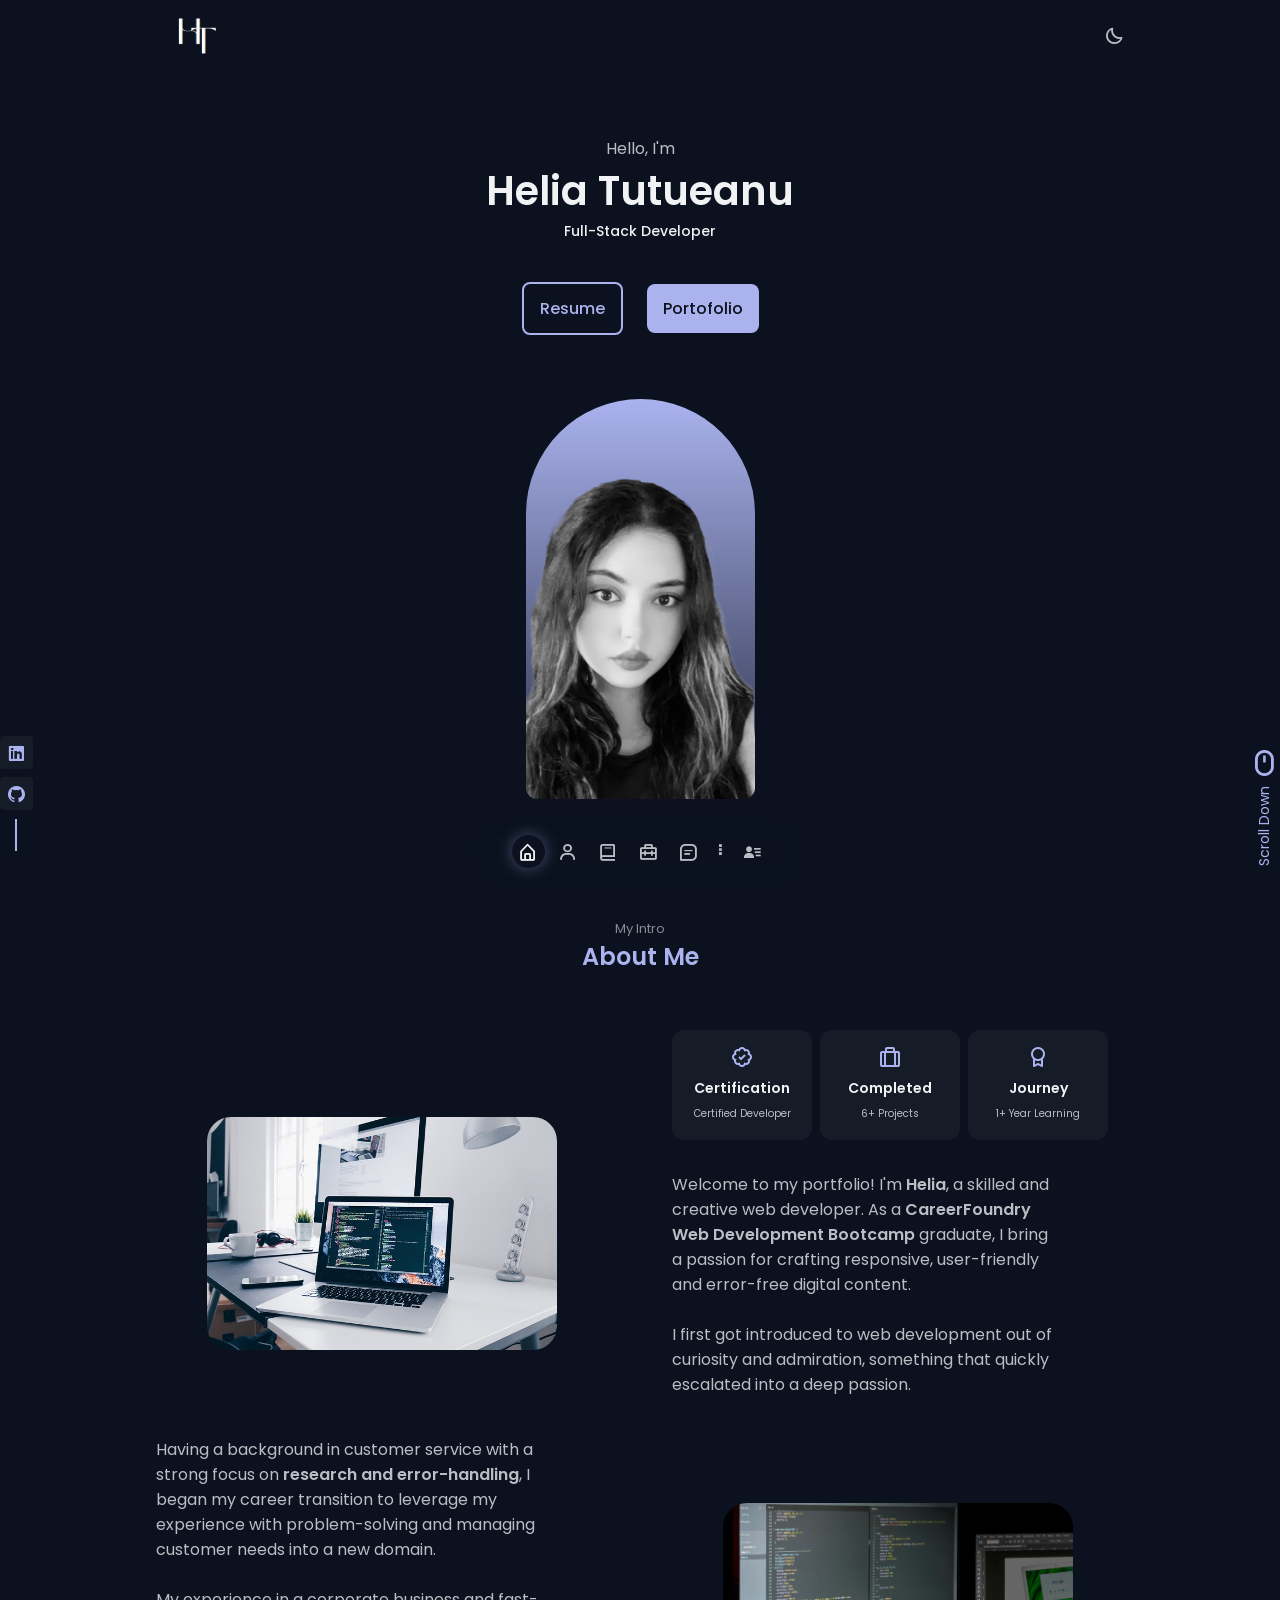
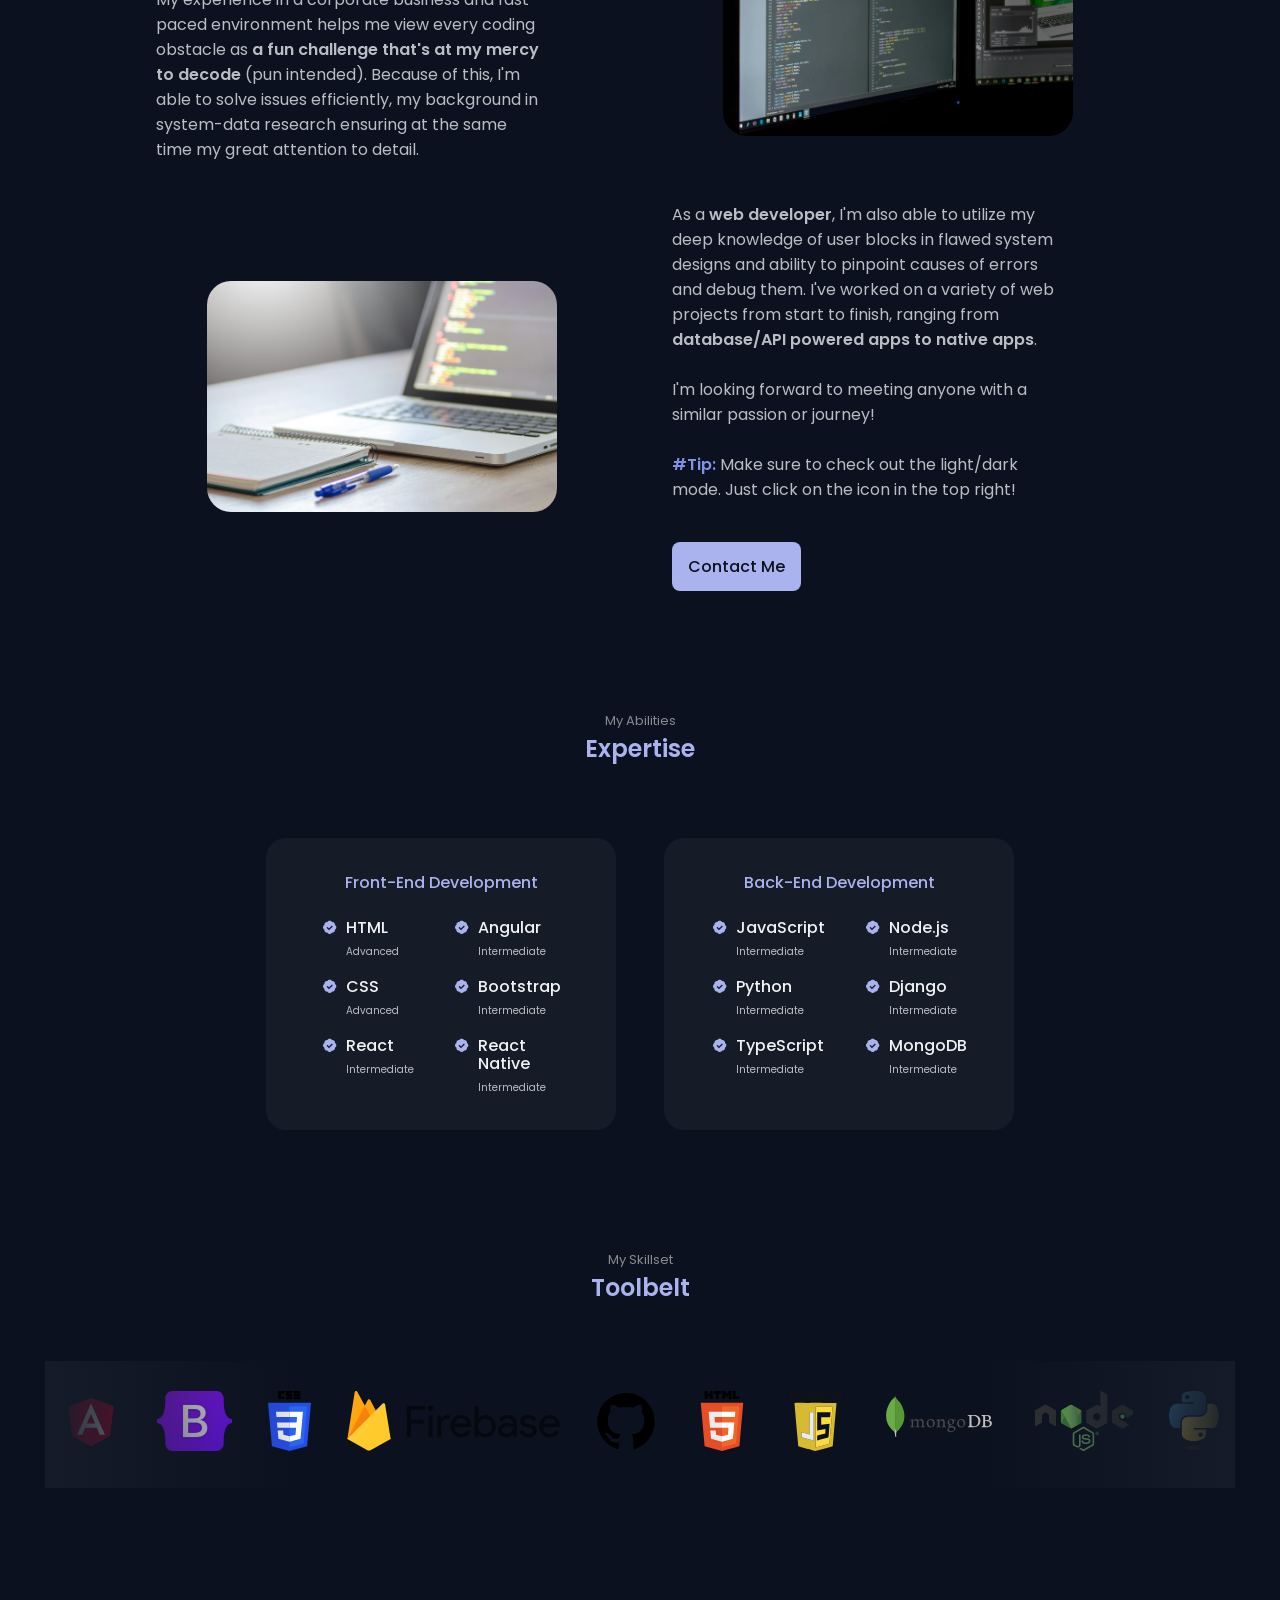
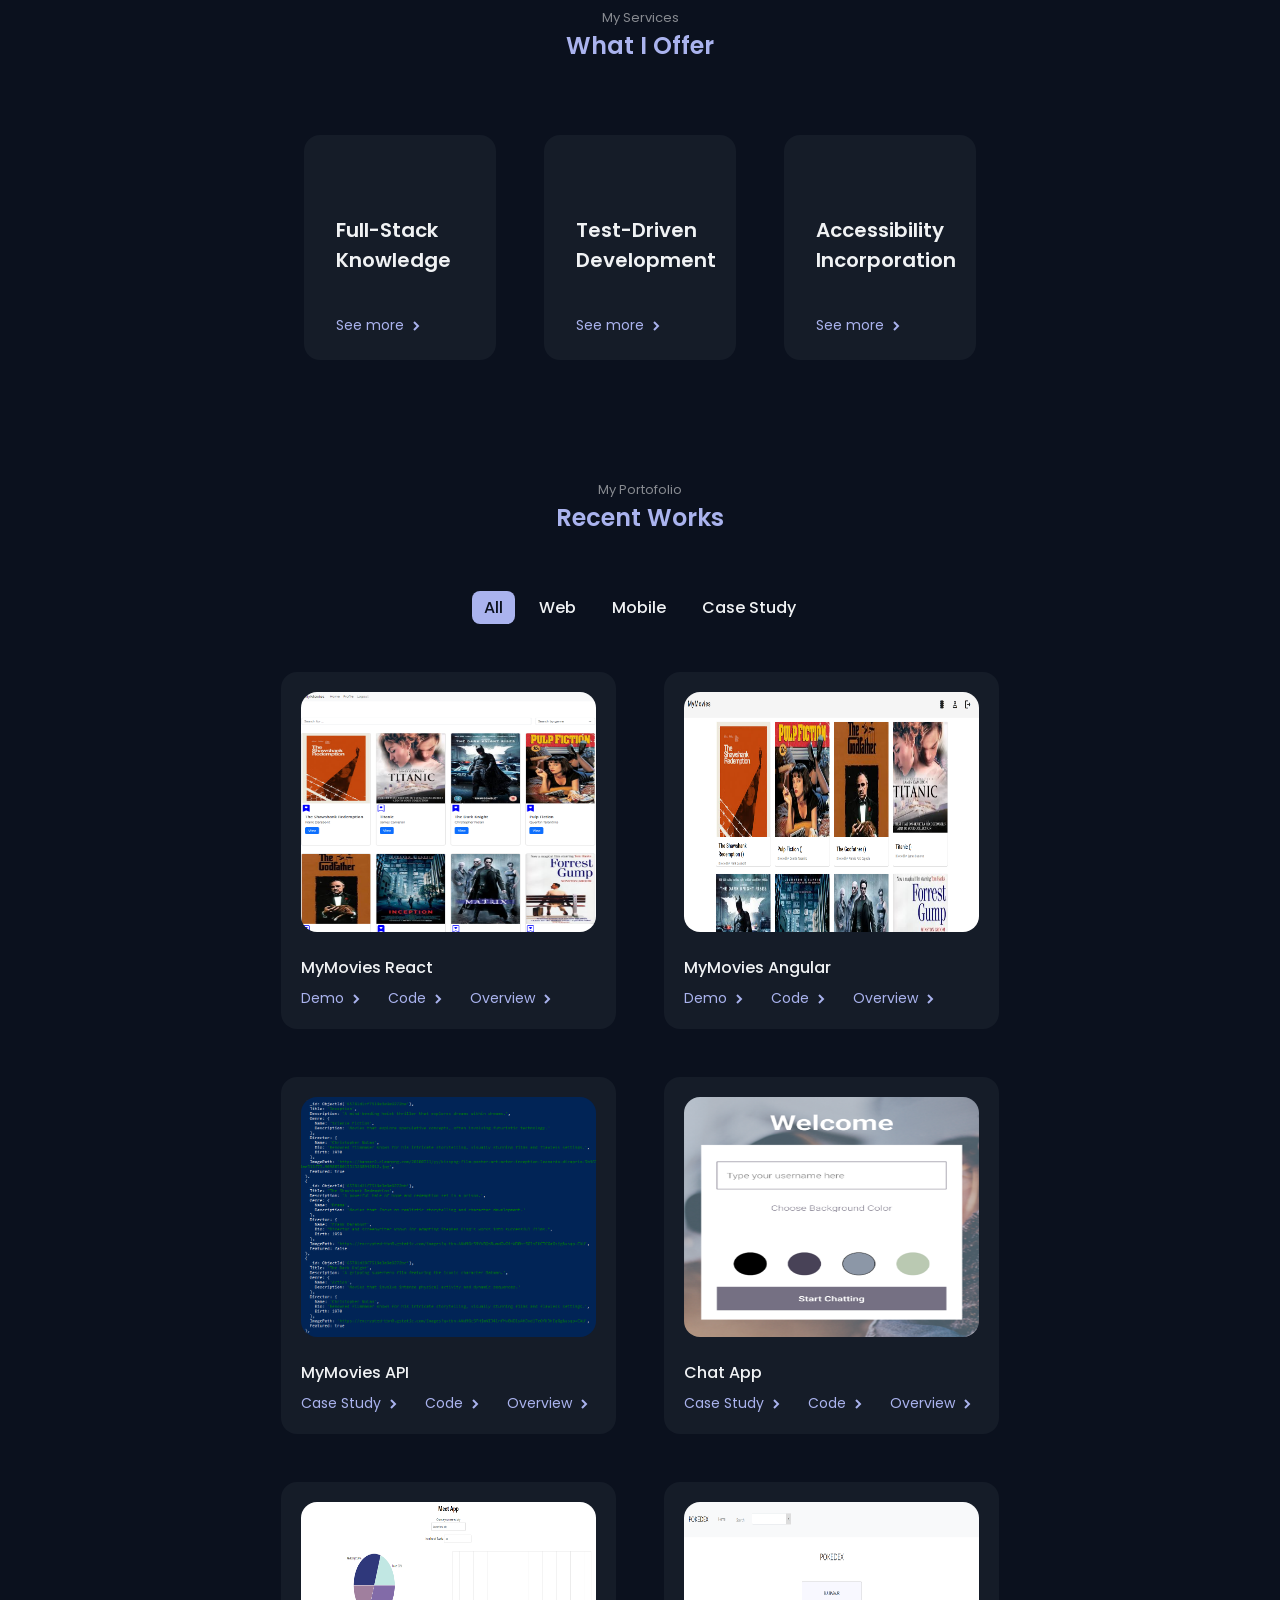
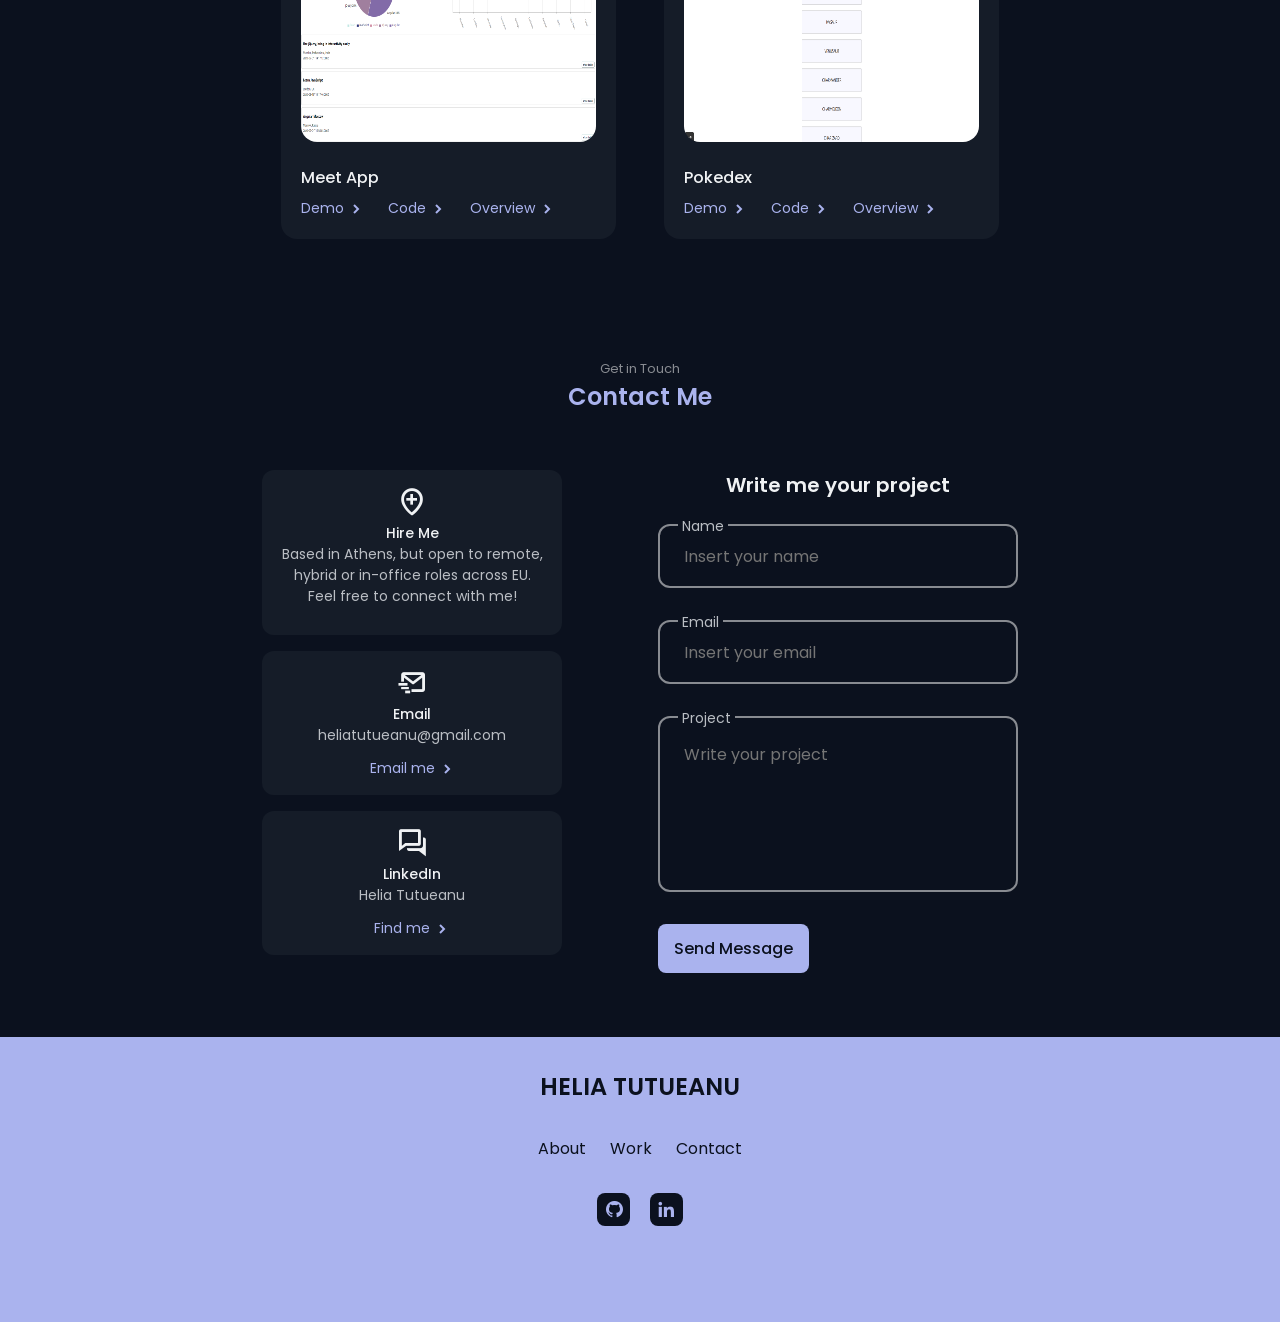
==== commit 4e89c155: "Updated resume+styles+typos" ====
--- a/index.html
+++ b/index.html
@@ -46,7 +46,7 @@
                 <i class="bx bx-dots-vertical"></i>
             </li>
             <li class="nav__item">
-              <a href="assets/pdf/Tutueanu-Helia-Resume.pdf" target="_blank" class="nav__link" alt="resume nav shortcut">
+              <a href="assets/pdf/Tutueanu_Helia_Full_Stack_Developer.pdf" target="_blank" class="nav__link" alt="resume nav shortcut">
                 <i class="bx bxs-user-detail"></i>
               </a>
             </li>
@@ -67,7 +67,7 @@
             <h1 class="home__name">Helia Tutueanu</h1>
             <h3 class="home__education">Full-Stack Developer</h3>
             <div class="home__buttons">
-              <a href="assets/pdf/Tutueanu-Helia-Resume.pdf" target="_blank"
+              <a href="assets/pdf/Tutueanu_Helia_Full_Stack_Developer.pdf" target="_blank"
               class="button button--ghost" alt="resume shortcut">Resume</a>
               <a href="#work" class="button" alt="work shortcut">Portofolio</a>
             </div>
@@ -79,7 +79,7 @@
             <a href="https://www.linkedin.com/in/helia-tutueanu/" target="_blank" class="home__social-link" alt="linkedin button">
               <i class="bx bxl-linkedin-square"></i>
             </a>
-            <a href="https://github.com/HeliaTutueanu?tab=repositories" target="_blank" class="home__social-link" alt="github button">
+            <a href="https://github.com/HeliaTutueanu/" target="_blank" class="home__social-link" alt="github button">
               <i class="bx bxl-github"></i>
             </a>
           </div>
@@ -129,12 +129,12 @@
           <div class="about__data">
             <p class="about__description">
               Having a background in customer service with a strong focus on
-              <span class="span-alt">research and error-handling</span>, I've began my
+              <span class="span-alt">research and error-handling</span>, I began my
               career transition to leverage my experience with problem-solving and managing
               customer needs into a new domain.
               <br><br>
               My experience in a corporate business and fast-paced environment helps me
-              view every coding blockage as a <span class="span-alt">fun challenge that's at
+              view every coding obstacle as <span class="span-alt">a fun challenge that's at
               my mercy to decode</span> (pun intended). Because of this, I'm able to solve 
               issues efficiently, my background in system-data research ensuring at the same
               time my great attention to detail.
@@ -643,7 +643,6 @@
                   <span class="work__tag">Angular</span>
                   <span class="work__tag">TypeScript</span>
                   <span class="work__tag">Angular Material</span>
-                  <span class="work__tag">SCSS</span>
                   <span class="work__tag">TypeDoc</span>
                 </div>
               </div>
@@ -672,9 +671,9 @@
                 <span class="case__modal-subtitle">Case Study</span>
                 <h3 class="case__modal-subtitle2">Overview and Objective</h3>
                 <p class="case__modal-description">
-                  MyMovies is a web application developed using the MERN stack, which provides
-                  users with access to information about movies, directors and genres. Users
-                  are able to signup, login, update their personal information, create
+                  MyMovies is a web application developed using the MEAN and MERN tech stacks, which
+                  provides users with access to information about movies, directors and genres.
+                  Users are able to signup, login, update their personal information, create
                   a list of favorite movies, and delete their account.
                   This project was meant to help me polish existing and acquire new skills in both
                   the front-end and back-end. During the 3-4 months that it took to develop the server-side,
@@ -687,14 +686,14 @@
                     <i class="bx bx-check case__modal-icon"></i>
                     <p class="case__modal-info">
                       <span class="span">Backend:</span> Express, Morgan, bodyParser, mongoose,
-                      CORS, Passport, bcrypt, MongoDB, Postman, Heroku,JSDoc
+                      CORS, Passport, bcrypt, MongoDB, Postman, Heroku, JSDoc
                     </p>
                   </li>
                   <li class="case__modal-item">
                     <i class="bx bx-check case__modal-icon"></i>
                     <p class="case__modal-info">
-                      <span class="span">Frontend - React:</span> JavaScript, React, React Redux,
-                      React Bootstrap, Parcel, Axios
+                      <span class="span">Frontend - React:</span> JavaScript, React, Redux,
+                      Bootstrap, Parcel, Axios
                     </p>
                   </li>
                   <li class="case__modal-item">
@@ -1303,7 +1302,7 @@
           </li>
         </ul>
         <ul class="footer__social">
-          <a href="https://github.com/HeliaTutueanu?tab=repositories" target="_blank" class="footer__social-link" alt="github button">
+          <a href="https://github.com/HeliaTutueanu/" target="_blank" class="footer__social-link" alt="github button">
             <i class="bx bxl-github"></i>
           </a>
           <a href="https://www.linkedin.com/in/helia-tutueanu/" target="_blank" class="footer__social-link" alt="linkedin button">
--- a/assets/css/styles.css
+++ b/assets/css/styles.css
@@ -824,11 +824,11 @@
 }
 
 .case__link {
+  color: var(--first-color);
+}
+
+.case__link:hover {
   color: var(--body-font);
-}
-
-.case__link:hover {
-  color: var(--first-color);
 }
 
 /*Active modal*/
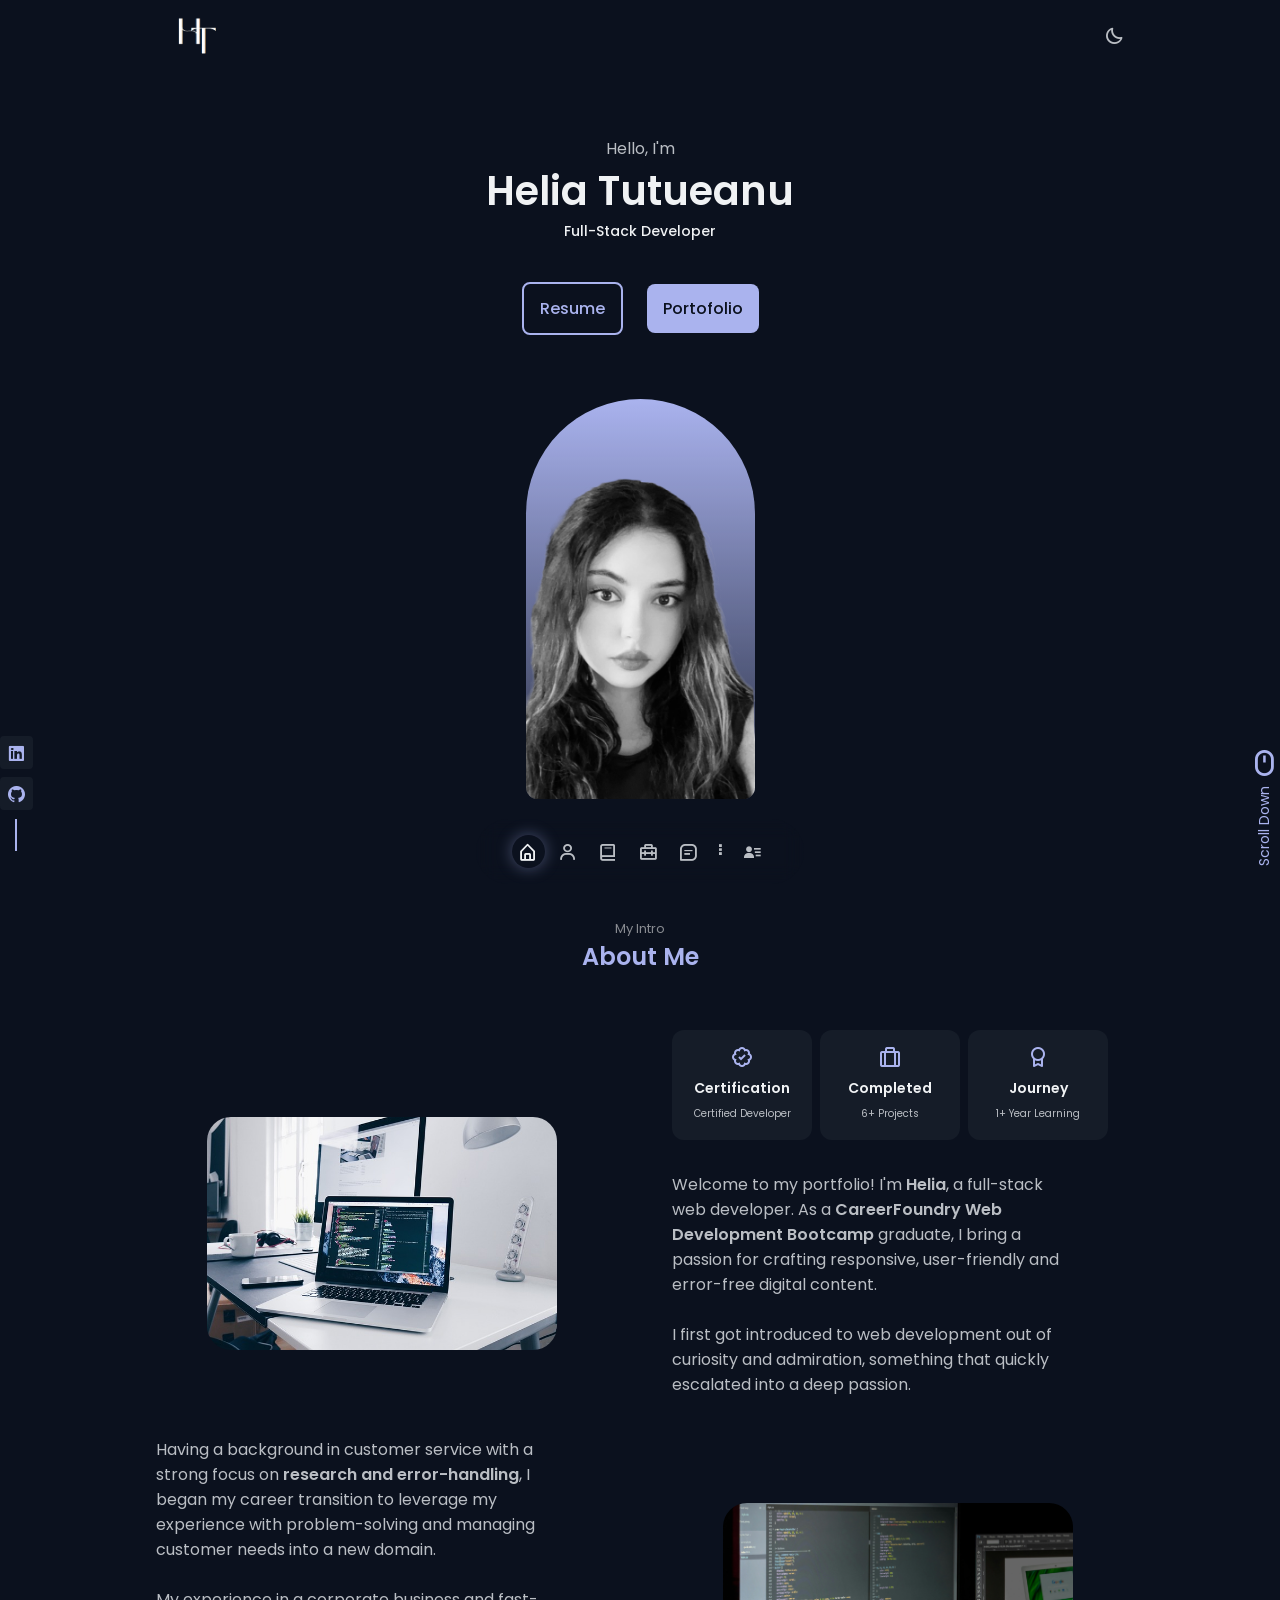
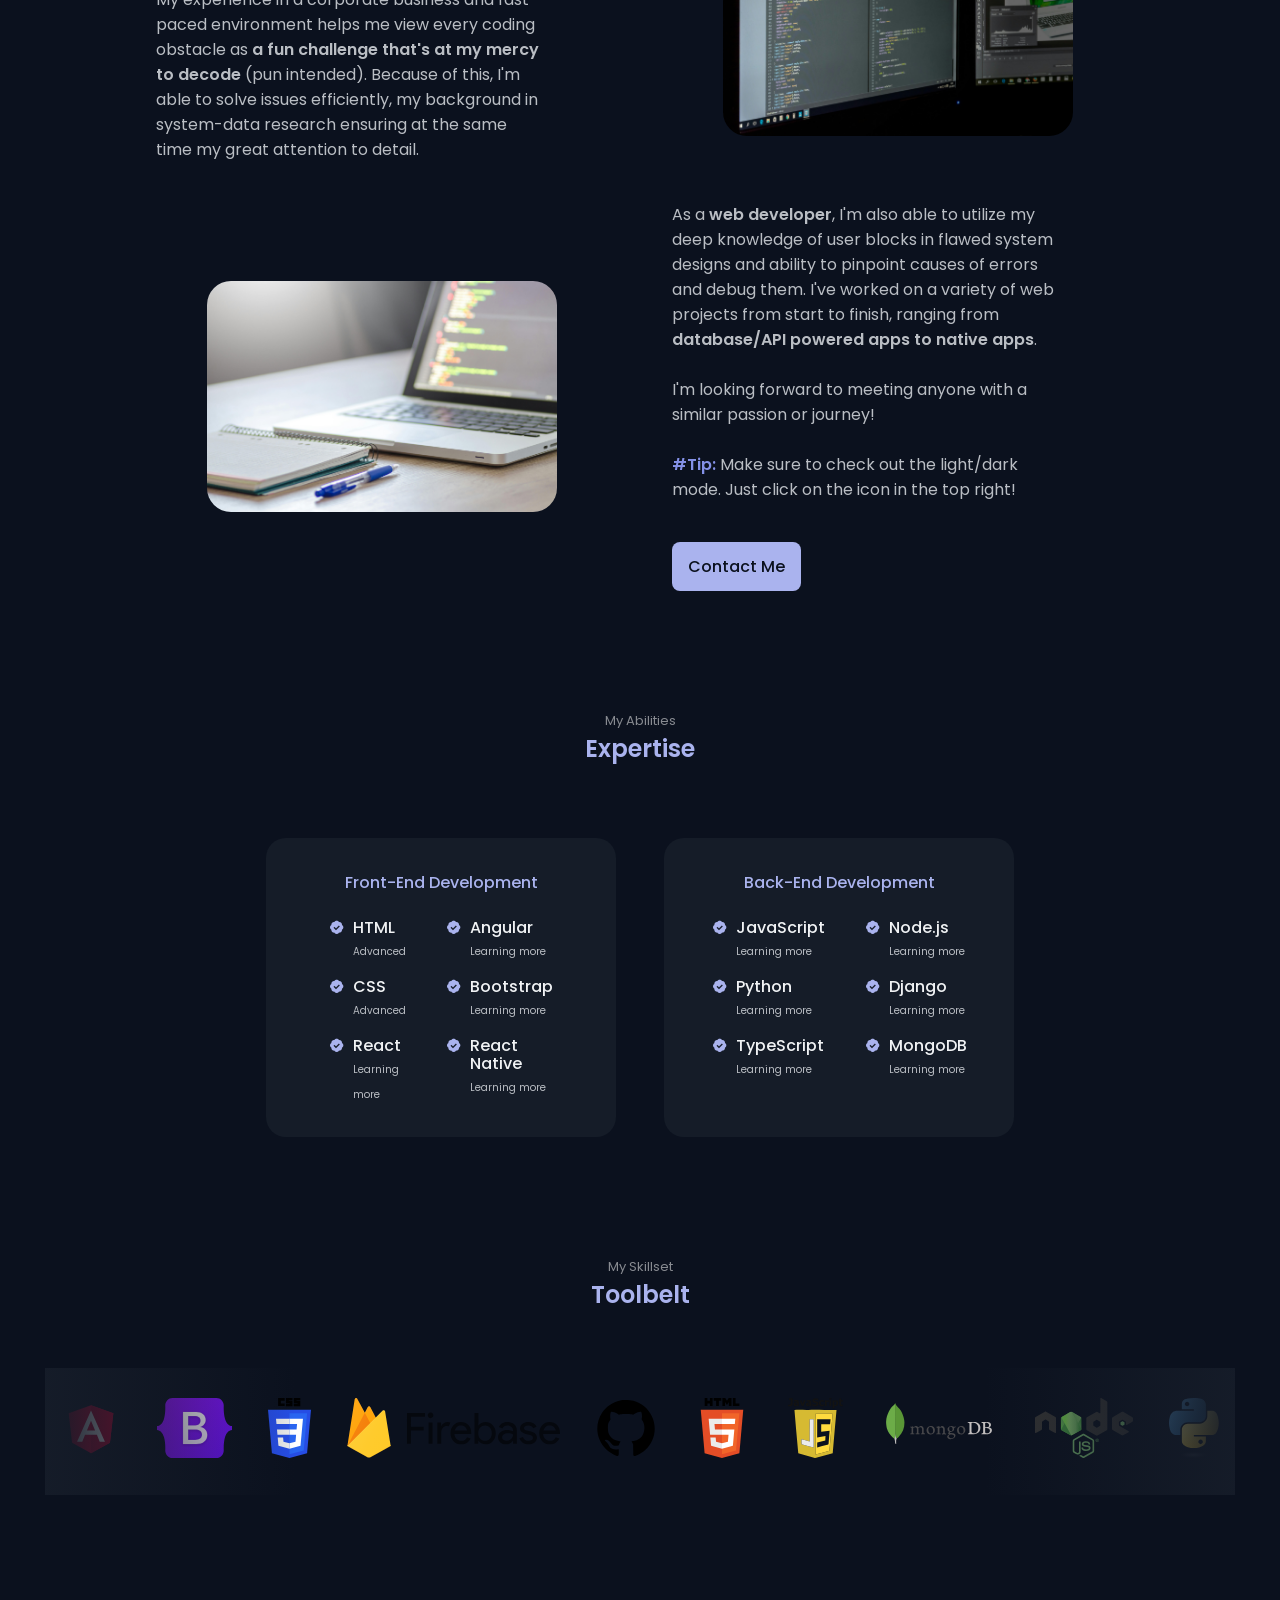
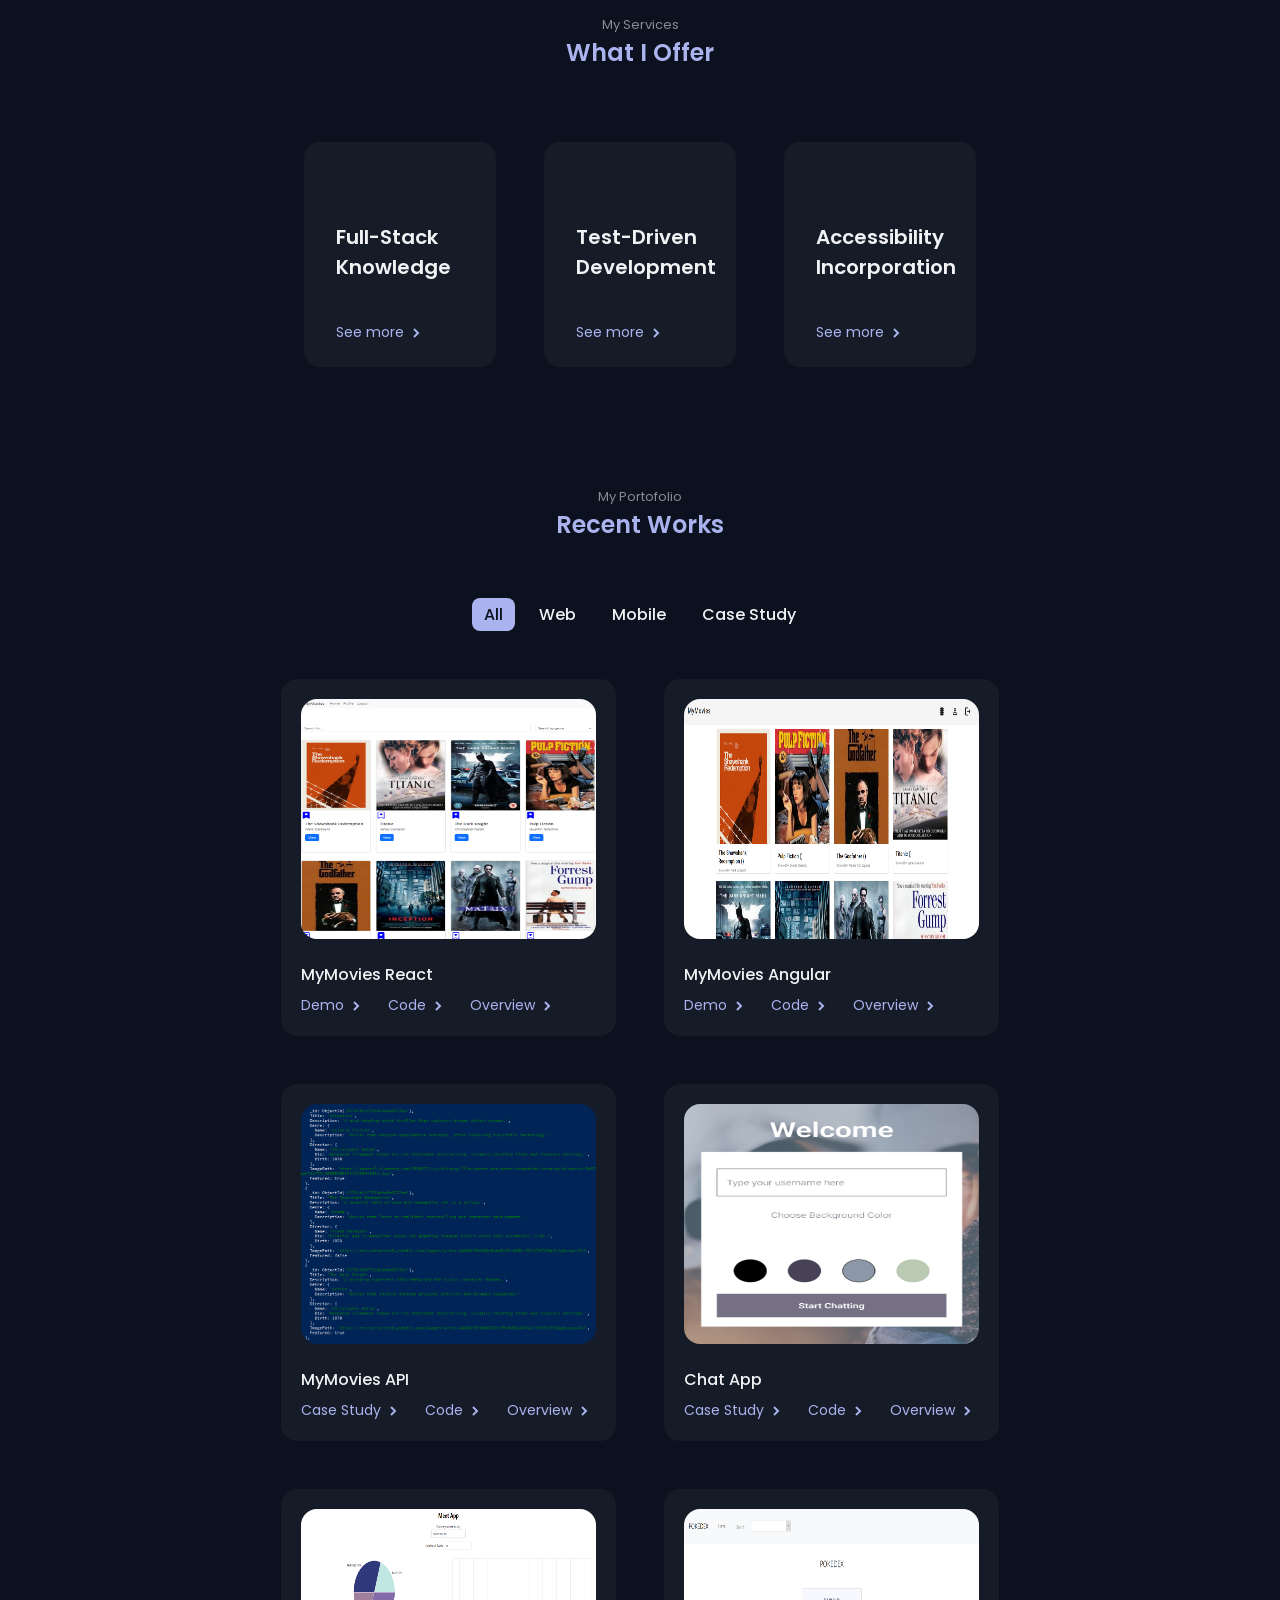
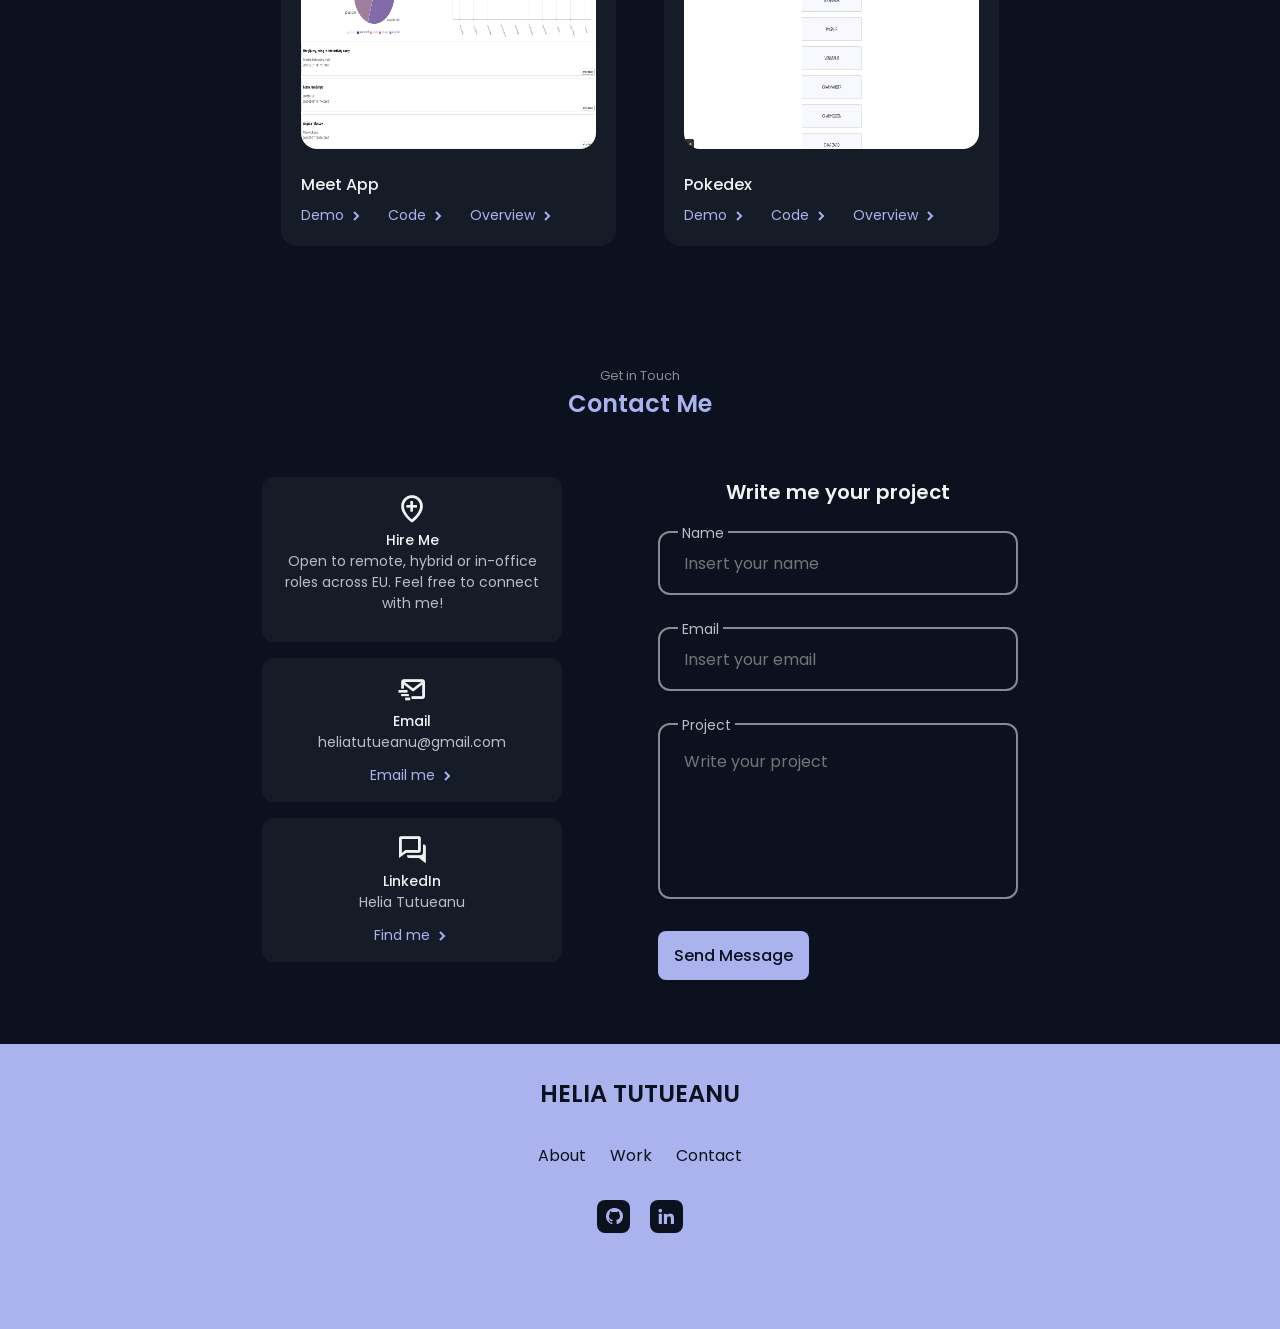
==== commit d350b578: "resume+general updates" ====
--- a/index.html
+++ b/index.html
@@ -116,7 +116,7 @@
             </div>
             <p class="about__description">
               Welcome to my portfolio! I'm <span class="span-alt">Helia</span>,
-              a skilled and creative web developer. As a <span class="span-alt">
+              a full-stack web developer. As a <span class="span-alt">
               CareerFoundry Web Development Bootcamp</span> graduate, I bring a
               passion for crafting responsive, user-friendly and error-free digital content.
               <br><br>
@@ -188,7 +188,7 @@
                   <i class="bx bxs-badge-check"></i>
                   <div>
                     <h3 class="skills__name">React</h3>
-                    <span class="skills__level">Intermediate</span>
+                    <span class="skills__level">Learning more</span>
                   </div>
                 </div>
               </div>
@@ -197,21 +197,21 @@
                   <i class="bx bxs-badge-check"></i>
                   <div>
                     <h3 class="skills__name">Angular</h3>
-                    <span class="skills__level">Intermediate</span>
+                    <span class="skills__level">Learning more</span>
                   </div>
                 </div>
                 <div class="skills__data">
                   <i class="bx bxs-badge-check"></i>
                   <div>
                     <h3 class="skills__name">Bootstrap</h3>
-                    <span class="skills__level">Intermediate</span>
+                    <span class="skills__level">Learning more</span>
                   </div>
                 </div>
                 <div class="skills__data">
                   <i class="bx bxs-badge-check"></i>
                   <div>
                     <h3 class="skills__name">React Native</h3>
-                    <span class="skills__level">Intermediate</span>
+                    <span class="skills__level">Learning more</span>
                   </div>
                 </div>
               </div>
@@ -225,21 +225,21 @@
                   <i class="bx bxs-badge-check"></i>
                   <div>
                     <h3 class="skills__name">JavaScript</h3>
-                    <span class="skills__level">Intermediate</span>
+                    <span class="skills__level">Learning more</span>
                   </div>
                 </div>
                 <div class="skills__data">
                   <i class="bx bxs-badge-check"></i>
                   <div>
                     <h3 class="skills__name">Python</h3>
-                    <span class="skills__level">Intermediate</span>
+                    <span class="skills__level">Learning more</span>
                   </div>
                 </div>
                 <div class="skills__data">
                   <i class="bx bxs-badge-check"></i>
                   <div>
                     <h3 class="skills__name">TypeScript</h3>
-                    <span class="skills__level">Intermediate</span>
+                    <span class="skills__level">Learning more</span>
                   </div>
                 </div>
               </div>
@@ -248,21 +248,21 @@
                   <i class="bx bxs-badge-check"></i>
                   <div>
                     <h3 class="skills__name">Node.js</h3>
-                    <span class="skills__level">Intermediate</span>
+                    <span class="skills__level">Learning more</span>
                   </div>
                 </div>
                 <div class="skills__data">
                   <i class="bx bxs-badge-check"></i>
                   <div>
                     <h3 class="skills__name">Django</h3>
-                    <span class="skills__level">Intermediate</span>
+                    <span class="skills__level">Learning more</span>
                   </div>
                 </div>
                 <div class="skills__data">
                   <i class="bx bxs-badge-check"></i>
                   <div>
                     <h3 class="skills__name">MongoDB</h3>
-                    <span class="skills__level">Intermediate</span>
+                    <span class="skills__level">Learning more</span>
                   </div>
                 </div>
               </div>
@@ -1238,7 +1238,7 @@
                 <i class="bx bx-location-plus contact__card-icon"></i>
                 <h3 class="contact__card-title">Hire Me</h3>
                 <span class="contact__card-data">
-                  Based in Athens, but open to remote, hybrid or
+                  Open to remote, hybrid or
                   in-office roles across EU.
                   Feel free to connect with me!
                 </span>
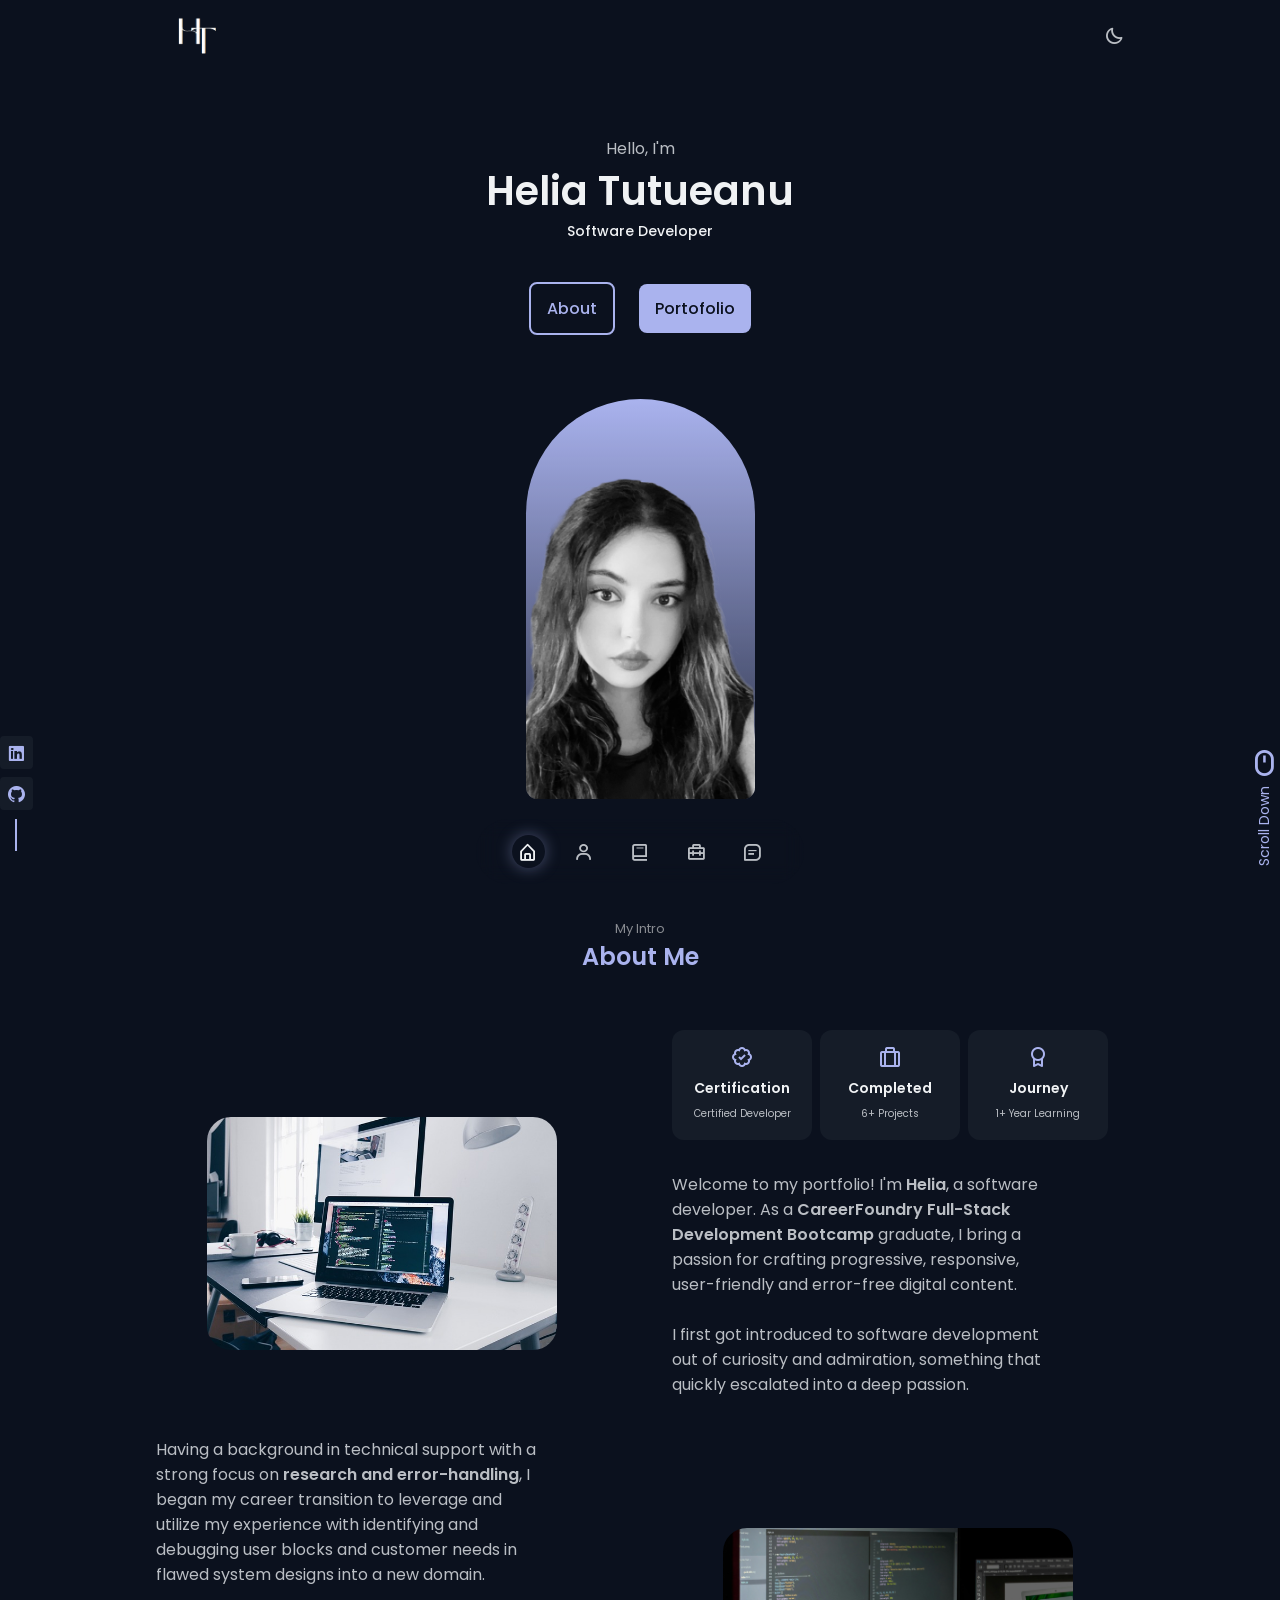
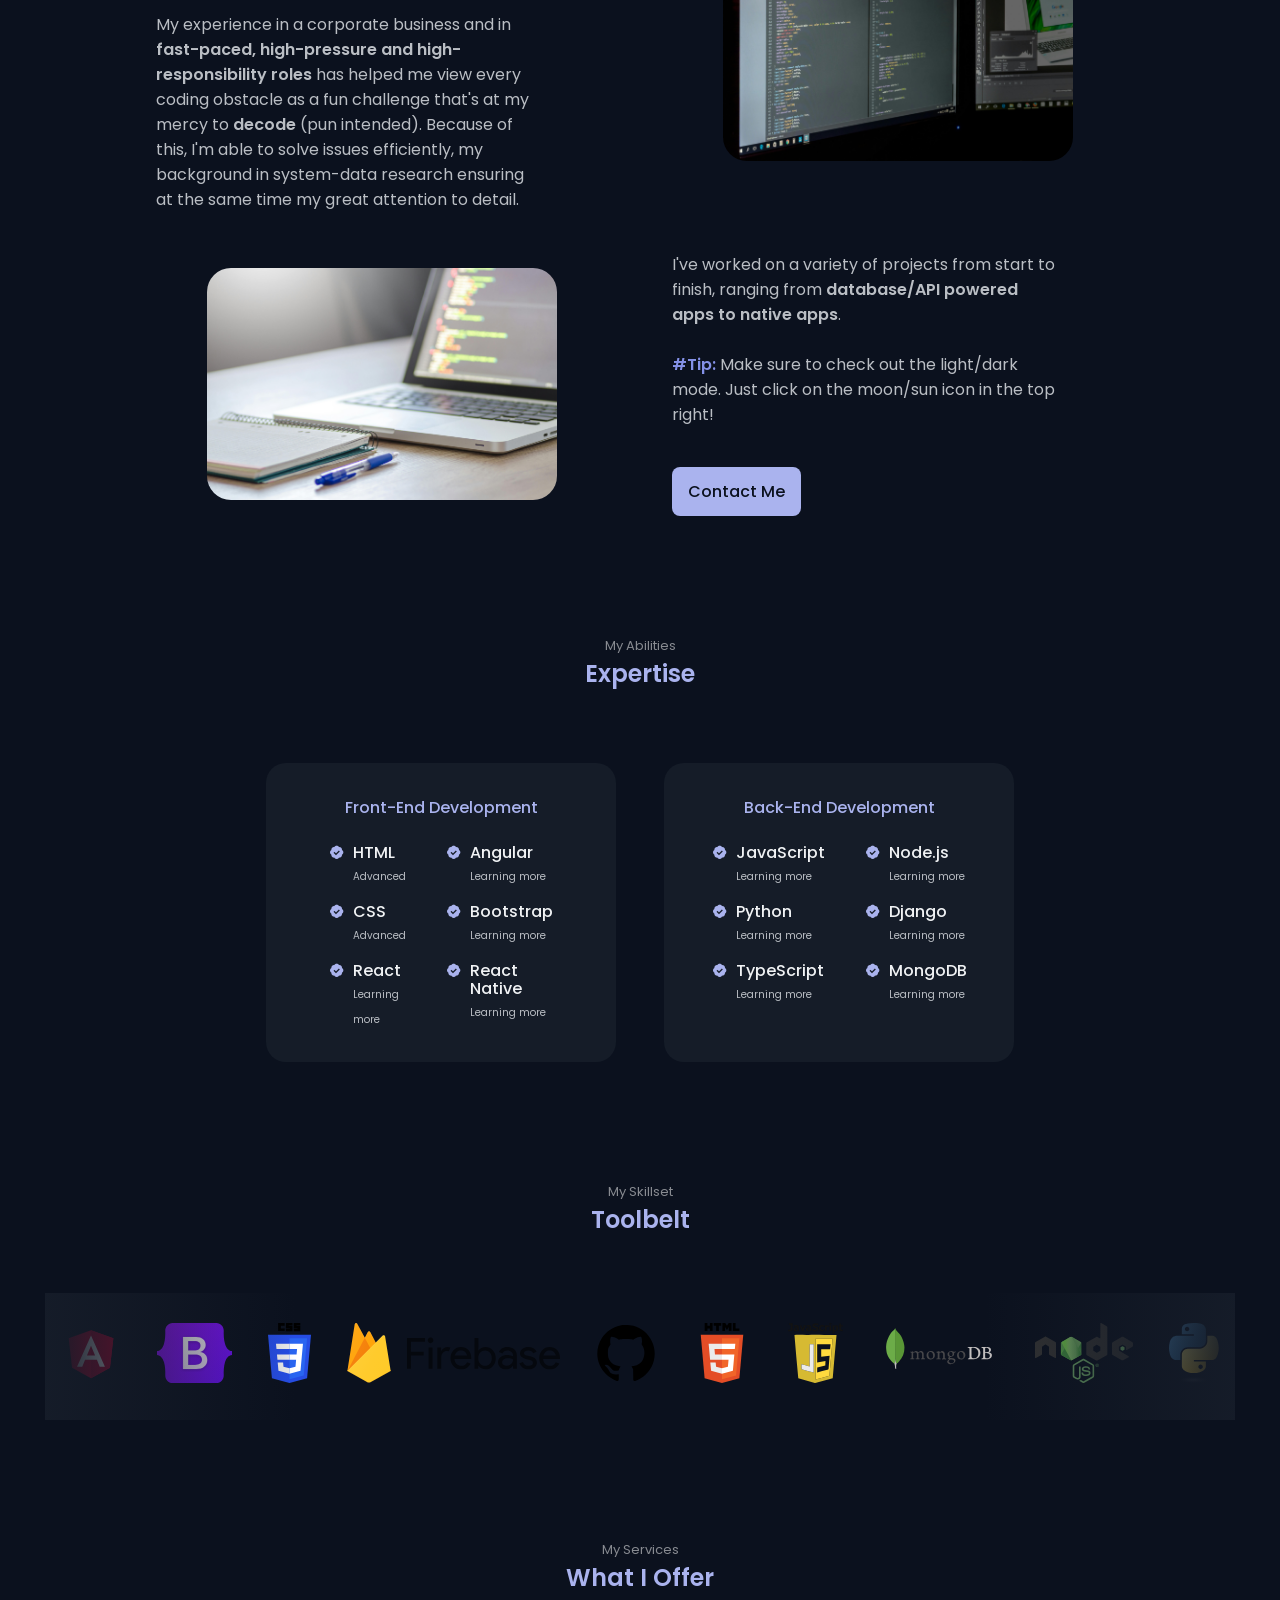
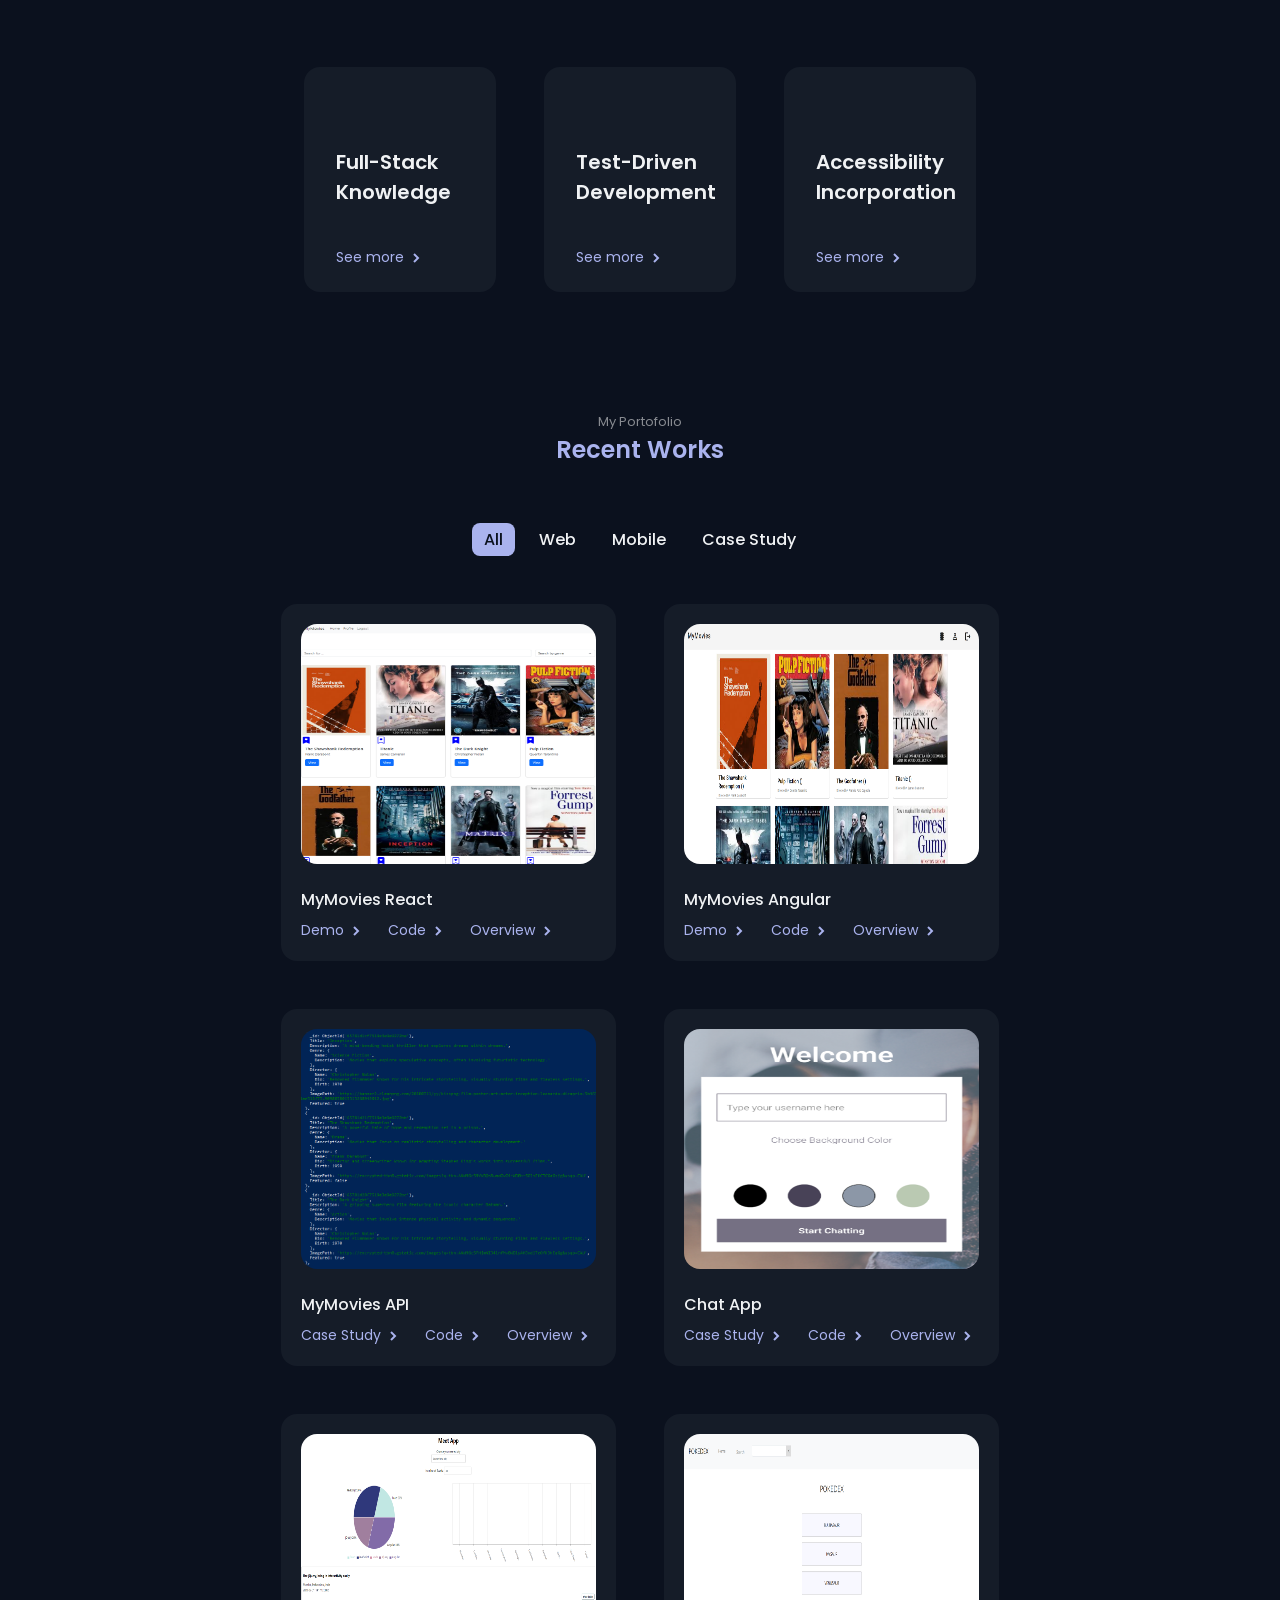
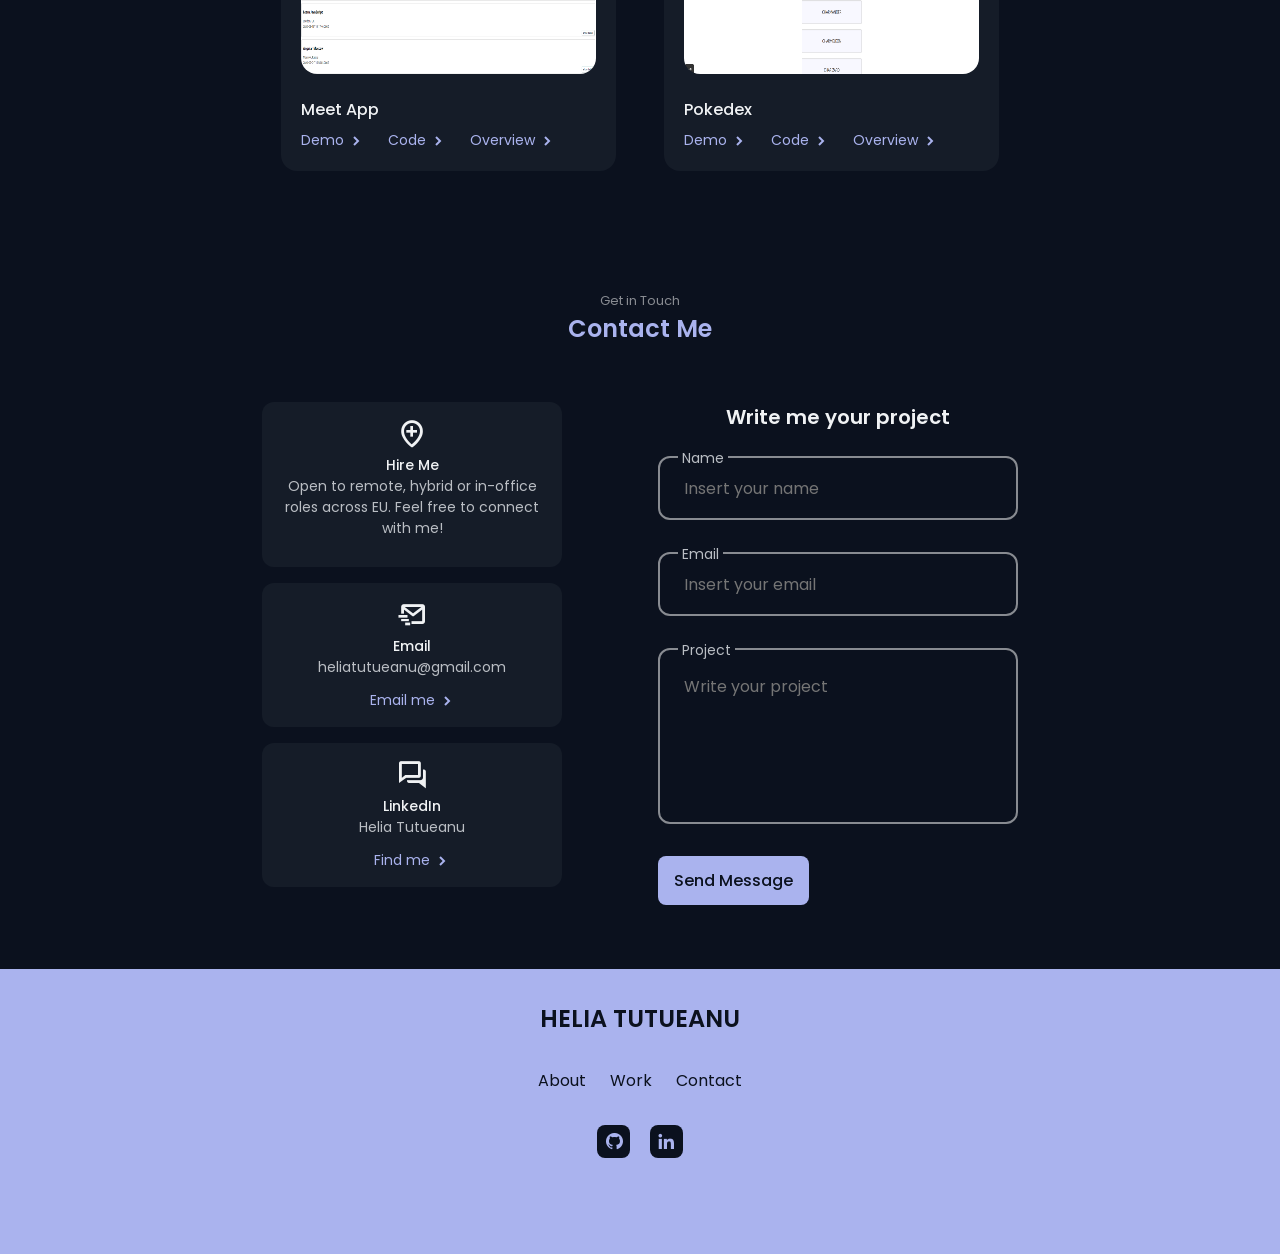
==== commit 51a342cf: "general updates" ====
--- a/index.html
+++ b/index.html
@@ -42,14 +42,6 @@
                 <i class="bx bx-message-square-detail"></i>
               </a>
             </li>
-            <li class="nav__item">
-                <i class="bx bx-dots-vertical"></i>
-            </li>
-            <li class="nav__item">
-              <a href="assets/pdf/Tutueanu_Helia_Full_Stack_Developer.pdf" target="_blank" class="nav__link" alt="resume nav shortcut">
-                <i class="bx bxs-user-detail"></i>
-              </a>
-            </li>
           </ul>
         </div>
         <i class="bx bx-moon change-theme" id="theme-button" alt="theme change button"></i>
@@ -65,10 +57,9 @@
           <div class="home__data">
             <span class="home_greeting">Hello, I'm</span>
             <h1 class="home__name">Helia Tutueanu</h1>
-            <h3 class="home__education">Full-Stack Developer</h3>
+            <h3 class="home__education">Software Developer</h3>
             <div class="home__buttons">
-              <a href="assets/pdf/Tutueanu_Helia_Full_Stack_Developer.pdf" target="_blank"
-              class="button button--ghost" alt="resume shortcut">Resume</a>
+              <a href="#about" class="button button--ghost" alt="about shortcut">About</a>
               <a href="#work" class="button" alt="work shortcut">Portofolio</a>
             </div>
           </div>
@@ -116,11 +107,11 @@
             </div>
             <p class="about__description">
               Welcome to my portfolio! I'm <span class="span-alt">Helia</span>,
-              a full-stack web developer. As a <span class="span-alt">
-              CareerFoundry Web Development Bootcamp</span> graduate, I bring a
-              passion for crafting responsive, user-friendly and error-free digital content.
+              a software developer. As a <span class="span-alt">
+              CareerFoundry Full-Stack Development Bootcamp</span> graduate, I bring a
+              passion for crafting progressive, responsive, user-friendly and error-free digital content.
               <br><br>
-              I first got introduced to web development out of curiosity and admiration,
+              I first got introduced to software development out of curiosity and admiration,
               something that quickly escalated into a deep passion.
             </p>
           </div>
@@ -128,14 +119,17 @@
         <div class="about__container container grid">
           <div class="about__data">
             <p class="about__description">
-              Having a background in customer service with a strong focus on
+              Having a background in technical support with a strong focus on
               <span class="span-alt">research and error-handling</span>, I began my
-              career transition to leverage my experience with problem-solving and managing
-              customer needs into a new domain.
+              career transition to leverage and utilize my experience with
+              identifying and debugging user blocks and customer needs in flawed
+              system designs into a new domain.
               <br><br>
-              My experience in a corporate business and fast-paced environment helps me
-              view every coding obstacle as <span class="span-alt">a fun challenge that's at
-              my mercy to decode</span> (pun intended). Because of this, I'm able to solve 
+              My experience in a corporate business and in <span class="span-alt">
+              fast-paced, high-pressure and high-responsibility roles</span> 
+              has helped me view every coding obstacle as a
+              fun challenge that's at my mercy to <span class="span-alt">decode</span>
+              (pun intended). Because of this, I'm able to solve 
               issues efficiently, my background in system-data research ensuring at the same
               time my great attention to detail.
             </p>
@@ -146,15 +140,12 @@
           <img src="assets/img/about3.jpg" class="about__img" alt="about tech image">
           <div class="about__data">
             <p class="about__description">
-              As a <span class="span-alt">web developer</span>, I'm also able to utilize my
-              deep knowledge of user blocks in flawed system designs and ability to pinpoint
-              causes of errors and debug them. I've worked on a variety of web projects from
+              I've worked on a variety of projects from
               start to finish, ranging from <span class="span-alt">database/API powered apps
-              to native apps</span>. <br><br>I'm looking forward to meeting anyone with a
-              similar passion or journey!
+              to native apps</span>.
               <br><br>
               <span class="span">#Tip:</span> Make sure to check out the light/dark mode.
-              Just click on the icon in the top right!
+              Just click on the moon/sun icon in the top right!
             </p>
             <a href="#contact" class="button" alt="contact shortcut">Contact Me</a>
           </div>
@@ -324,7 +315,7 @@
             <div class="services__modal">
               <div class="services__modal-content">
                 <i class="bx bx-x services__modal-close "></i>
-                <h3 class="services__modal-title">Full-Stack Developer</h3>
+                <h3 class="services__modal-title">Software Developer</h3>
                 <p class="services__modal-description">
                   Graduated from a web dev bootcamp.
                   Dedicated to creating <span class="span-alt">clean, quality
